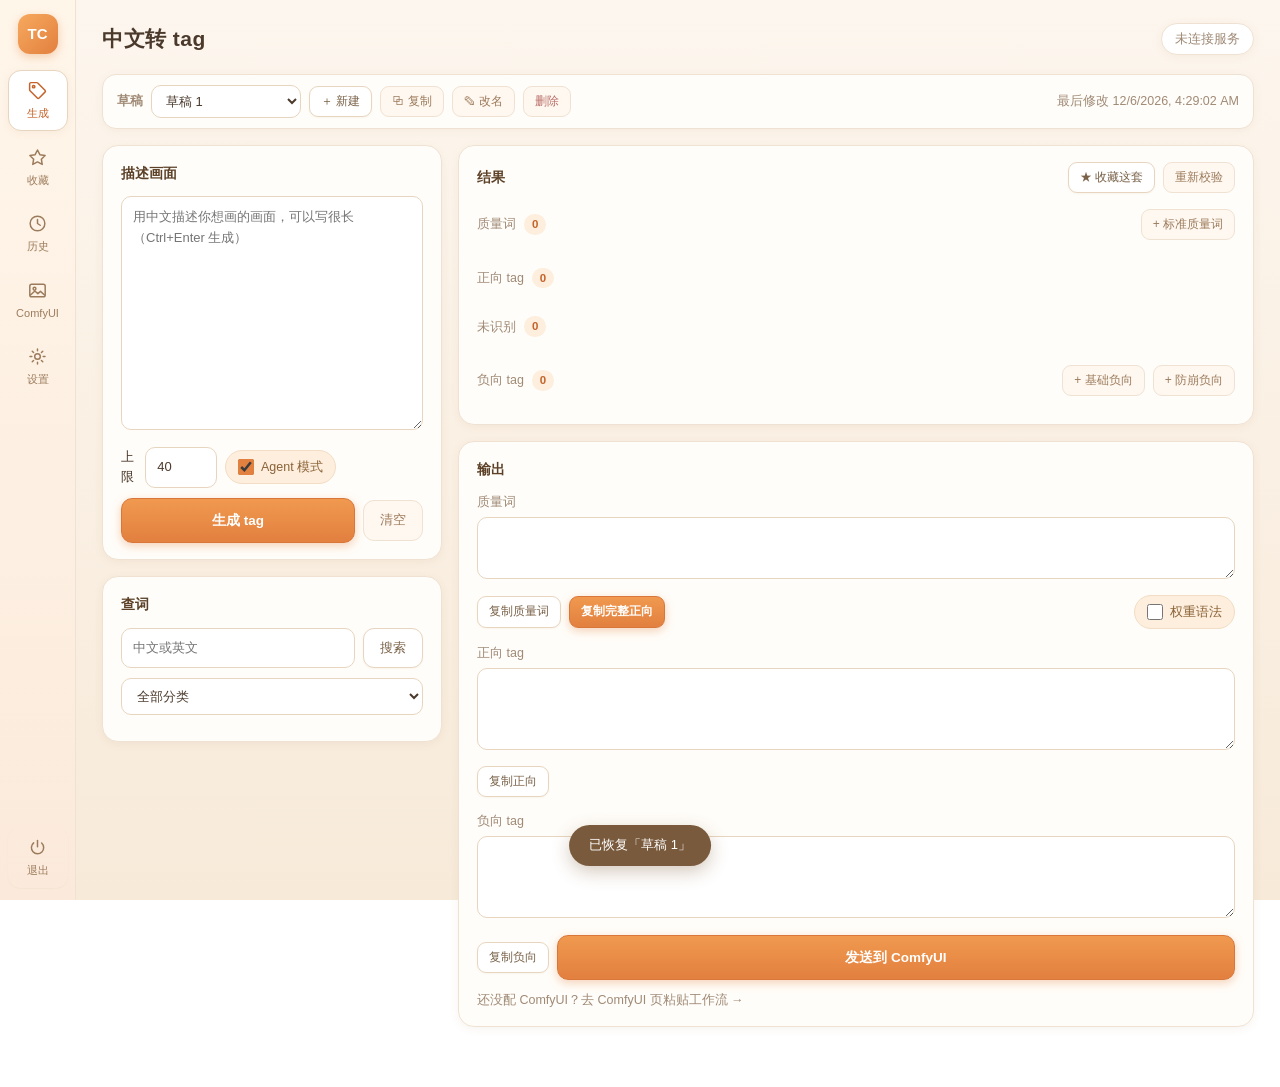
==== index.html @ d6ce0d94 "feat: 智能体进度实时可见；设置改动即保存 问题一：设置容易白填 - 设置页原来的值只有点「保存」才落盘，改完直接切页就丢了 - 改成即改即存：接口地址 / 模型 / Key / 温度 / 智能体" ====
<!DOCTYPE html>
<html lang="zh-CN">
<head>
<meta charset="utf-8">
<meta name="viewport" content="width=device-width, initial-scale=1">
<title>TagCraft · 中文转 tag</title>
<link rel="stylesheet" href="style.css">
</head>
<body>
<div class="shell">
  <div id="sidebar"></div>

  <div class="main">
    <div class="page-head">
      <h1 class="page-title">中文转 tag</h1>
      <span class="head-right">
        <span id="dictStatus" class="pill">词表加载中…</span>
      </span>
    </div>

    <div class="draftbar">
      <span class="dlabel">草稿</span>
      <select id="draftSel" title="切换草稿"></select>
      <button id="btnNewDraft" class="small" title="新建一份空草稿">＋ 新建</button>
      <button id="btnCopyDraft" class="small ghost" title="把当前这份复制一份">⧉ 复制</button>
      <button id="btnRenameDraft" class="small ghost" title="重命名">✎ 改名</button>
      <button id="btnDelDraft" class="small ghost danger" title="删除这份草稿">删除</button>
      <span id="draftHint" class="page-sub"></span>
    </div>

    <div class="layout">
      <!-- 左：输入 + 查词 -->
      <div class="col">
        <div class="card">
          <div class="card-title">描述画面</div>
          <textarea id="inputText" rows="10"
            placeholder="用中文描述你想画的画面，可以写很长（Ctrl+Enter 生成）"></textarea>
          <div class="row">
            <label class="inline">上限
              <input id="maxTags" type="number" min="10" max="80" value="40">
            </label>
            <label class="inline check" title="让模型自己决定查词表，并自我评审重写">
              <input id="useAgent" type="checkbox" checked> Agent 模式
            </label>
          </div>
          <div class="row">
            <button id="btnGenerate" class="primary wide">生成 tag</button>
            <button id="btnClear" class="ghost">清空</button>
          </div>
        </div>

        <div class="card">
          <div class="card-title">查词</div>
          <div class="row" style="margin-top:0">
            <input id="searchInput" type="text" placeholder="中文或英文" style="flex:1;min-width:0">
            <button id="btnSearch">搜索</button>
          </div>
          <div class="row">
            <select id="searchCat">
              <option value="all">全部分类</option>
              <option value="0">常规</option>
              <option value="1">画师</option>
              <option value="3">作品</option>
              <option value="4">角色</option>
              <option value="5">元数据</option>
            </select>
          </div>
          <div id="searchResults" class="list scroll"></div>
        </div>
      </div>

      <!-- 右：结果 -->
      <div class="col">
        <div class="card">
          <div class="card-title">
            结果
            <span class="spacer"></span>
            <button id="btnFav" class="small">★ 收藏这套</button>
            <button id="btnValidate" class="small ghost">重新校验</button>
          </div>
          <div id="genStats" class="stats"></div>
          <div id="progress" class="progress"></div>

          <details id="traceBox" class="fold">
            <summary id="traceSum">智能体工具调用轨迹</summary>
            <div id="trace" class="fold-body"></div>
          </details>

          <details id="reviewBox" class="fold">
            <summary id="reviewSum">自省评审</summary>
            <div id="review" class="fold-body"></div>
          </details>

          <div id="notes" class="notes"></div>

          <div class="group">
            <div class="group-title">
              质量词 <span id="qCount" class="count">0</span>
              <span class="spacer"></span>
              <button id="btnQualityPreset" class="small ghost">+ 标准质量词</button>
            </div>
            <div id="qTags" class="tags"></div>
          </div>

          <div class="group">
            <div class="group-title">正向 tag <span id="posCount" class="count">0</span></div>
            <div id="posTags" class="tags"></div>
          </div>

          <div class="group">
            <div class="group-title">未识别 <span id="unkCount" class="count">0</span></div>
            <div id="unkTags" class="unk-list"></div>
          </div>

          <div class="group">
            <div class="group-title">
              负向 tag <span id="negCount" class="count">0</span>
              <span class="spacer"></span>
              <button id="btnNegBase" class="small ghost">+ 基础负向</button>
              <button id="btnNegAnatomy" class="small ghost">+ 防崩负向</button>
            </div>
            <div id="negTags" class="tags"></div>
          </div>
        </div>

        <div class="card">
          <div class="card-title">输出</div>

          <label>质量词</label>
          <textarea id="outQuality" rows="2" class="mono"></textarea>
          <div class="row">
            <button id="btnCopyQuality" class="small">复制质量词</button>
            <button id="btnCopyAll" class="small primary">复制完整正向</button>
            <label class="inline check" style="margin-left:auto">
              <input id="useWeight" type="checkbox"> 权重语法
            </label>
          </div>

          <label style="margin-top:14px">正向 tag</label>
          <textarea id="outPos" rows="3" class="mono"></textarea>
          <div class="row"><button id="btnCopyPos" class="small">复制正向</button></div>

          <label style="margin-top:14px">负向 tag</label>
          <textarea id="outNeg" rows="3" class="mono"></textarea>
          <div class="row">
            <button id="btnCopyNeg" class="small">复制负向</button>
            <button id="btnSendComfy" class="primary wide">发送到 ComfyUI</button>
          </div>
          <div class="row">
            <a href="/comfy.html" class="page-sub">还没配 ComfyUI？去 ComfyUI 页粘贴工作流 →</a>
          </div>
        </div>
      </div>
    </div>
  </div>
</div>

<script src="common.js"></script>
<script src="app.js"></script>
</body>
</html>
---- style.css ----
/* TagCraft 主题：暖色调 · 温馨感 · 突出按钮 */

:root{
  --bg:#fdf6ee;
  --bg2:#f7ead9;
  --panel:#fffdf9;
  --line:#f0e2d2;
  --line2:#e8d5bf;
  --text:#4b3a2c;
  --dim:#a08a76;
  --accent:#e2803f;
  --accent2:#c4642c;
  --accent-soft:#fdeedd;
  --ok:#7ba05b;
  --bad:#c4554c;
  --shadow:0 2px 10px rgba(150,100,50,.07);
}

*{box-sizing:border-box}
html,body{margin:0;padding:0}
body{
  background:linear-gradient(180deg,var(--bg) 0%,var(--bg2) 100%) fixed;
  color:var(--text);
  font:14px/1.6 -apple-system,BlinkMacSystemFont,"Segoe UI","PingFang SC","Microsoft YaHei",sans-serif;
}

/* ---------------- 框架 ---------------- */
.shell{display:flex;min-height:100vh}
.main{flex:1;min-width:0;padding:22px 26px 60px}
.page-head{display:flex;align-items:center;gap:12px;margin-bottom:18px}
.page-title{margin:0;font-size:21px;font-weight:700;letter-spacing:.5px}
.head-right{margin-left:auto;display:flex;align-items:center;gap:10px}
.pill{
  background:#fff;border:1px solid var(--line);border-radius:999px;
  padding:5px 13px;font-size:12.5px;color:var(--dim);box-shadow:var(--shadow)
}
.page-sub{font-size:12.5px;color:var(--dim);text-decoration:none}
a.page-sub:hover{color:var(--accent)}

/* ---------------- 侧边栏 ---------------- */
.sidebar{
  width:76px;flex:0 0 76px;background:linear-gradient(180deg,#fff6ea,#fbeadb);
  border-right:1px solid var(--line);display:flex;flex-direction:column;
  align-items:center;padding:14px 0 12px;gap:6px;position:sticky;top:0;height:100vh
}
.logo{
  width:40px;height:40px;border-radius:12px;margin-bottom:10px;
  background:linear-gradient(135deg,#f7a95f,#e2803f);color:#fff;
  display:flex;align-items:center;justify-content:center;font-weight:700;font-size:15px;
  box-shadow:0 3px 10px rgba(226,128,63,.35)
}
.nav{
  width:60px;padding:9px 0 7px;border-radius:13px;border:1px solid transparent;background:transparent;
  color:#9c7b5c;display:flex;flex-direction:column;align-items:center;gap:4px;
  font-size:11px;cursor:pointer;text-decoration:none;transition:.15s
}
.nav svg{width:21px;height:21px;fill:none;stroke:currentColor;stroke-width:1.7;
  stroke-linecap:round;stroke-linejoin:round}
.nav:hover{background:#fff3e5;color:var(--accent2)}
.nav.active{background:#fff;color:var(--accent2);border-color:var(--line2);box-shadow:var(--shadow)}
.nav.danger:hover{background:#fdeceb;color:var(--bad)}
.sidebar .spacer{flex:1}

/* ---------------- 布局：左窄右宽，内容长了也不会一边空一边挤 ---------------- */
.layout{display:grid;grid-template-columns:minmax(280px,340px) minmax(0,1fr);gap:16px;align-items:start}
@media (max-width:1080px){.layout{grid-template-columns:minmax(0,1fr)}}
.col{display:flex;flex-direction:column;gap:16px;min-width:0}
.stack{display:flex;flex-direction:column;gap:16px;max-width:880px}
.stack.wide{max-width:min(1560px,100%)}

/* ---------------- 卡片 ---------------- */
.card{
  background:var(--panel);border:1px solid var(--line);border-radius:16px;
  padding:16px 18px;box-shadow:var(--shadow);min-width:0
}
.card-title{
  display:flex;align-items:center;gap:8px;font-weight:700;font-size:14px;
  margin-bottom:12px;color:#5c4128
}
.card-title .spacer{flex:1}
.count{
  background:var(--accent-soft);color:var(--accent2);border-radius:999px;
  padding:1px 8px;font-size:11.5px;font-weight:600
}
.card-title button{font-weight:500}

/* ---------------- 表单 ---------------- */
label{display:block;font-size:12.5px;color:var(--dim);margin-bottom:5px}
input,select,textarea{
  width:100%;padding:9px 11px;border:1px solid var(--line2);border-radius:10px;
  background:#fff;color:var(--text);font:inherit;font-size:13px;outline:none;transition:.15s
}
input:focus,select:focus,textarea:focus{
  border-color:var(--accent);box-shadow:0 0 0 3px rgba(226,128,63,.14)
}
textarea{resize:vertical;line-height:1.65}
.mono{font-family:Consolas,"Courier New",monospace;font-size:12.5px}
.field{margin-bottom:12px}
.grid2{display:grid;grid-template-columns:1fr 1fr;gap:12px}
@media (max-width:640px){.grid2{grid-template-columns:1fr}}
.row{display:flex;align-items:center;gap:8px;flex-wrap:wrap;margin-top:10px}

/* 复选框：之前被 input 的 100% 宽度撑成一大块，这里收回正常尺寸 */
input[type=checkbox],input[type=radio]{
  width:16px;height:16px;min-width:16px;padding:0;margin:0;flex:0 0 16px;
  accent-color:var(--accent);cursor:pointer;border-radius:4px
}
label.inline{display:inline-flex;align-items:center;gap:7px;margin:0;font-size:12.5px;color:var(--text)}
label.check{
  display:inline-flex;align-items:center;gap:7px;padding:6px 12px;margin:0;cursor:pointer;
  background:var(--accent-soft);border:1px solid #f3ddc4;border-radius:999px;
  font-size:12.5px;color:#8a6238;transition:.15s
}
label.check:hover{border-color:var(--accent);background:#fde5cd}

/* ---------------- 按钮：更醒目 ---------------- */
button{
  padding:9px 16px;border:1px solid var(--line2);border-radius:11px;background:#fff;
  color:#7a6249;font:inherit;font-size:13px;cursor:pointer;transition:.15s;
  box-shadow:0 1px 2px rgba(150,100,50,.06)
}
button:hover{border-color:var(--accent);color:var(--accent2);transform:translateY(-1px)}
button:active{transform:translateY(0)}
button:disabled{opacity:.55;cursor:default;transform:none}
button.primary{
  background:linear-gradient(180deg,#f0994f,#e2803f);border-color:#d9773a;color:#fff;font-weight:600;
  box-shadow:0 3px 10px rgba(226,128,63,.35)
}
button.primary:hover{background:linear-gradient(180deg,#f5a763,#e78a4a);color:#fff;
  box-shadow:0 5px 14px rgba(226,128,63,.45)}
button.ghost{background:#fff8f0;border-color:var(--line);color:#9c7b5c;box-shadow:none}
button.ghost:hover{background:#fff;color:var(--accent2)}
button.ghost.danger{color:#b9706a}
button.ghost.danger:hover{border-color:#e6b3ae;background:#fdf2f1;color:var(--bad)}
button.small{padding:5px 11px;font-size:12px;border-radius:9px}
button.wide{flex:1;min-width:120px;padding:11px 18px;font-size:13.5px}

/* ---------------- 草稿箱 ---------------- */
.draftbar{
  display:flex;align-items:center;gap:8px;flex-wrap:wrap;
  background:var(--panel);border:1px solid var(--line);border-radius:14px;
  padding:10px 14px;margin-bottom:16px;box-shadow:var(--shadow)
}
.draftbar .dlabel{font-size:12.5px;color:var(--dim);font-weight:600}
.draftbar select{width:auto;max-width:280px;min-width:150px;padding:7px 10px}
.draftbar #draftHint{margin-left:auto}

/* ---------------- 结果分组 ---------------- */
.group{margin-top:16px}
.group-title{display:flex;align-items:center;gap:8px;font-size:12.5px;color:var(--dim);margin-bottom:8px}
.group-title .spacer{flex:1}
.tags{display:flex;flex-wrap:wrap;gap:6px;max-height:222px;overflow-y:auto;padding:2px}
.tag{
  display:inline-flex;align-items:center;gap:6px;max-width:100%;
  background:#fff8ef;border:1px solid var(--line);border-radius:999px;
  padding:5px 6px 5px 12px;font-size:12.5px;cursor:pointer;user-select:none;transition:.12s
}
.tag:hover{border-color:var(--accent);background:#fff}
.tag .t{font-family:Consolas,monospace;color:#5d4530}
.tag .cn{color:#b39a83;font-size:11.5px}
.tag .w{background:var(--accent-soft);color:var(--accent2);border-radius:999px;padding:0 6px;font-size:11px}
.tag .x{color:#c9b39c;padding:0 5px;font-size:14px;line-height:1}
.tag .x:hover{color:var(--bad)}
.tag.cat1{background:#fff4e8;border-color:#f2d9bd}
.tag.cat3{background:#fdf6e6;border-color:#f0e2bd}
.tag.cat4{background:#fdf1ee;border-color:#f2d6cd}
.tag.cat5{background:#fdf7ec;border-color:#eeddc0}
.tag.dragging{opacity:.4}

/* 未识别：小红框 */
.unk-list{display:flex;flex-wrap:wrap;gap:6px;max-height:126px;overflow-y:auto;padding:2px}
.unk{
  background:#fdeceb;border:1px solid #eec4c0;color:#b4554d;border-radius:9px;
  padding:4px 9px;font-size:12px;font-family:Consolas,monospace;cursor:pointer
}
.unk:hover{background:#fbdcd9}

/* 候选气泡 */
.pop{
  position:fixed;z-index:50;background:#fff;border:1px solid var(--line2);border-radius:13px;
  box-shadow:0 10px 26px rgba(140,90,40,.18);padding:8px;min-width:190px;max-width:320px
}
.pop-head{font-size:12px;color:var(--dim);padding:5px 8px}
.pop button{
  display:block;width:100%;text-align:left;border:none;background:transparent;box-shadow:none;
  padding:7px 9px;font-size:12.5px;border-radius:8px;color:var(--text)
}
.pop button:hover{background:var(--accent-soft);color:var(--accent2);transform:none}
.pop button.del{color:var(--bad)}

/* ---------------- 折叠面板 ---------------- */
.fold{
  border:1px solid var(--line);border-radius:12px;background:#fffaf2;
  margin-bottom:10px;overflow:hidden
}
.fold>summary{
  cursor:pointer;padding:9px 13px;font-size:12.5px;font-weight:600;color:#a3761f;
  list-style:none;display:flex;align-items:center;gap:8px
}
.fold>summary::-webkit-details-marker{display:none}
.fold>summary::before{content:'▸';display:inline-block;transition:.15s;color:var(--accent)}
.fold[open]>summary::before{transform:rotate(90deg)}
.fold-body{padding:0 13px 10px;border-top:1px dashed var(--line)}

.step{
  display:flex;gap:8px;align-items:baseline;flex-wrap:wrap;
  font-size:12.5px;color:#6b5644;padding:6px 0;border-top:1px dashed #f1e5d4
}
.step:first-child{border-top:none}
.step .rnd{
  flex:0 0 18px;height:18px;line-height:18px;text-align:center;border-radius:50%;
  background:var(--accent-soft);color:var(--accent2);font-size:11px
}
.step .tool{font-family:Consolas,monospace;color:#a3761f;font-weight:600}
.step .sum{color:#9c8672}
.step .prob{flex:1 0 100%;color:#8a6d3b;padding-left:26px}
.step.warn{color:var(--bad)}
.step.warn .tool{color:var(--bad)}

/* ---------------- 智能体实时进度 ---------------- */
.progress{
  display:none;margin-bottom:12px;border:1px solid #f0dcc0;border-radius:12px;
  background:#fffbf3;padding:10px 13px
}
.progress.show{display:block}
.progress-head{
  font-size:12.5px;font-weight:600;color:#a3761f;margin-bottom:6px;
  display:flex;align-items:center;gap:7px
}
.pstep{font-size:12.5px;color:#7d6753;padding:3px 0 3px 18px;position:relative}
.pstep::before{
  content:'';position:absolute;left:4px;top:11px;width:6px;height:6px;border-radius:50%;
  background:#e0cdb2
}
.pstep.now{color:var(--accent2);font-weight:600}
.pstep.now::before{background:var(--accent);box-shadow:0 0 0 3px rgba(226,128,63,.18)}
.spin{
  width:12px;height:12px;border-radius:50%;border:2px solid #f0dcc0;
  border-top-color:var(--accent);display:inline-block;animation:spin .8s linear infinite
}
@keyframes spin{to{transform:rotate(360deg)}}

/* ---------------- 统计 / 说明 ---------------- */
.stats{
  display:none;background:#fff5e9;border:1px solid var(--line);border-radius:11px;
  padding:8px 13px;font-size:12.5px;color:#8a6a4a;margin-bottom:12px
}
.stats.show{display:block}
.notes{
  display:none;background:#fdf9f0;border-left:3px solid #e8cfa5;border-radius:8px;
  padding:8px 12px;font-size:12.5px;color:#8a6d3b;margin-bottom:12px;white-space:pre-wrap
}
.notes.show{display:block}

/* ---------------- 查词结果 ---------------- */
.list{display:flex;flex-direction:column;gap:6px;margin-top:10px;min-width:0}
.list.scroll{max-height:300px;overflow-y:auto}
.item{
  display:flex;align-items:center;gap:8px;padding:7px 10px;border:1px solid var(--line);
  border-radius:10px;background:#fffcf7;font-size:12.5px;min-width:0
}
.item .name{font-family:Consolas,monospace;color:#5d4530;flex:0 1 auto;
  overflow:hidden;text-overflow:ellipsis;white-space:nowrap}
.item .cn{color:#b39a83;font-size:11.5px;min-width:0;overflow:hidden;text-overflow:ellipsis;
  white-space:nowrap}
.item .meta{margin-left:auto;color:#c2ab95;font-size:11px;flex:0 0 auto}
.item .acts{display:flex;gap:4px;flex:0 0 auto}
.item:hover{border-color:var(--accent);background:#fff}
.empty{color:var(--dim);font-size:13px;padding:14px 2px}

/* ---------------- 历史 / 收藏 ---------------- */
.hcard{
  border:1px solid var(--line);border-radius:13px;background:#fffcf7;
  padding:11px 13px;margin-bottom:10px
}
.hcard:hover{border-color:var(--line2)}
.htop{display:flex;align-items:center;gap:8px;flex-wrap:wrap}
.htime{font-size:11.5px;color:#c2ab95}
.ftitle{font-weight:600;font-size:13.5px;color:#6b4a2c}
.htext{font-size:12.5px;color:#7d6753;margin:7px 0 5px;white-space:pre-wrap;word-break:break-word}
.htags{font-family:Consolas,monospace;font-size:11.5px;color:var(--dim);
  line-height:1.7;word-break:break-word}

/* ---------------- 收藏页：宽屏多列，卡片铺满 ---------------- */
.fgrid{display:grid;grid-template-columns:repeat(auto-fill,minmax(430px,1fr));gap:12px;margin-top:0}
@media (max-width:960px){.fgrid{grid-template-columns:1fr}}
.fcard{
  border:1px solid var(--line);border-radius:14px;background:#fffcf7;
  padding:13px 15px;display:flex;flex-direction:column;gap:9px;min-width:0
}
.fcard:hover{border-color:var(--line2);background:#fff}
.fhead{display:flex;align-items:center;gap:9px;flex-wrap:wrap;min-width:0}
.fhead .spacer,.frow .spacer{flex:1}
.fmeta{font-size:11.5px;color:var(--accent2);background:var(--accent-soft);
  border-radius:999px;padding:2px 9px;white-space:nowrap}
.fmeta-row{display:flex;gap:6px;flex-wrap:wrap}

/* 默认收起：描述与 tag 文本要点开才看得见 */
.fbox{border:1px solid var(--line);border-radius:11px;background:#fffaf2;overflow:hidden}
.fbox>summary{
  cursor:pointer;padding:7px 11px;font-size:12.5px;font-weight:600;color:#a3761f;
  list-style:none;display:flex;align-items:center;gap:7px
}
.fbox>summary::-webkit-details-marker{display:none}
.fbox>summary::before{content:'▸';display:inline-block;transition:.15s;color:var(--accent)}
.fbox[open]>summary::before{transform:rotate(90deg)}
.fbody{padding:2px 12px 11px;border-top:1px dashed var(--line);
  display:flex;flex-direction:column;gap:2px}
.flabel{font-size:11.5px;color:var(--dim);margin-top:7px}
.ftext{font-size:12.5px;color:#7d6753;white-space:pre-wrap;word-break:break-word;line-height:1.6}
.ftags{font-family:Consolas,monospace;font-size:11.5px;color:#8b7660;
  line-height:1.75;word-break:break-word}
.frow{display:flex;align-items:center;gap:8px;flex-wrap:wrap;margin-top:auto;padding-top:2px}

/* ---------------- 使用步骤 ---------------- */
.howto{margin:0;padding-left:20px;color:#6b5644;font-size:13px;line-height:1.95}
.howto b{color:var(--accent2)}

/* ---------------- toast ---------------- */
.toast{
  position:fixed;left:50%;bottom:34px;transform:translateX(-50%) translateY(12px);
  background:#7a5a3c;color:#fff;padding:10px 20px;border-radius:999px;font-size:13px;
  box-shadow:0 6px 18px rgba(120,80,40,.3);
  opacity:0;transition:.25s;pointer-events:none;z-index:99;max-width:80vw;text-align:center
}
.toast.show{opacity:1;transform:translateX(-50%) translateY(0)}
.toast.bad{background:var(--bad)}
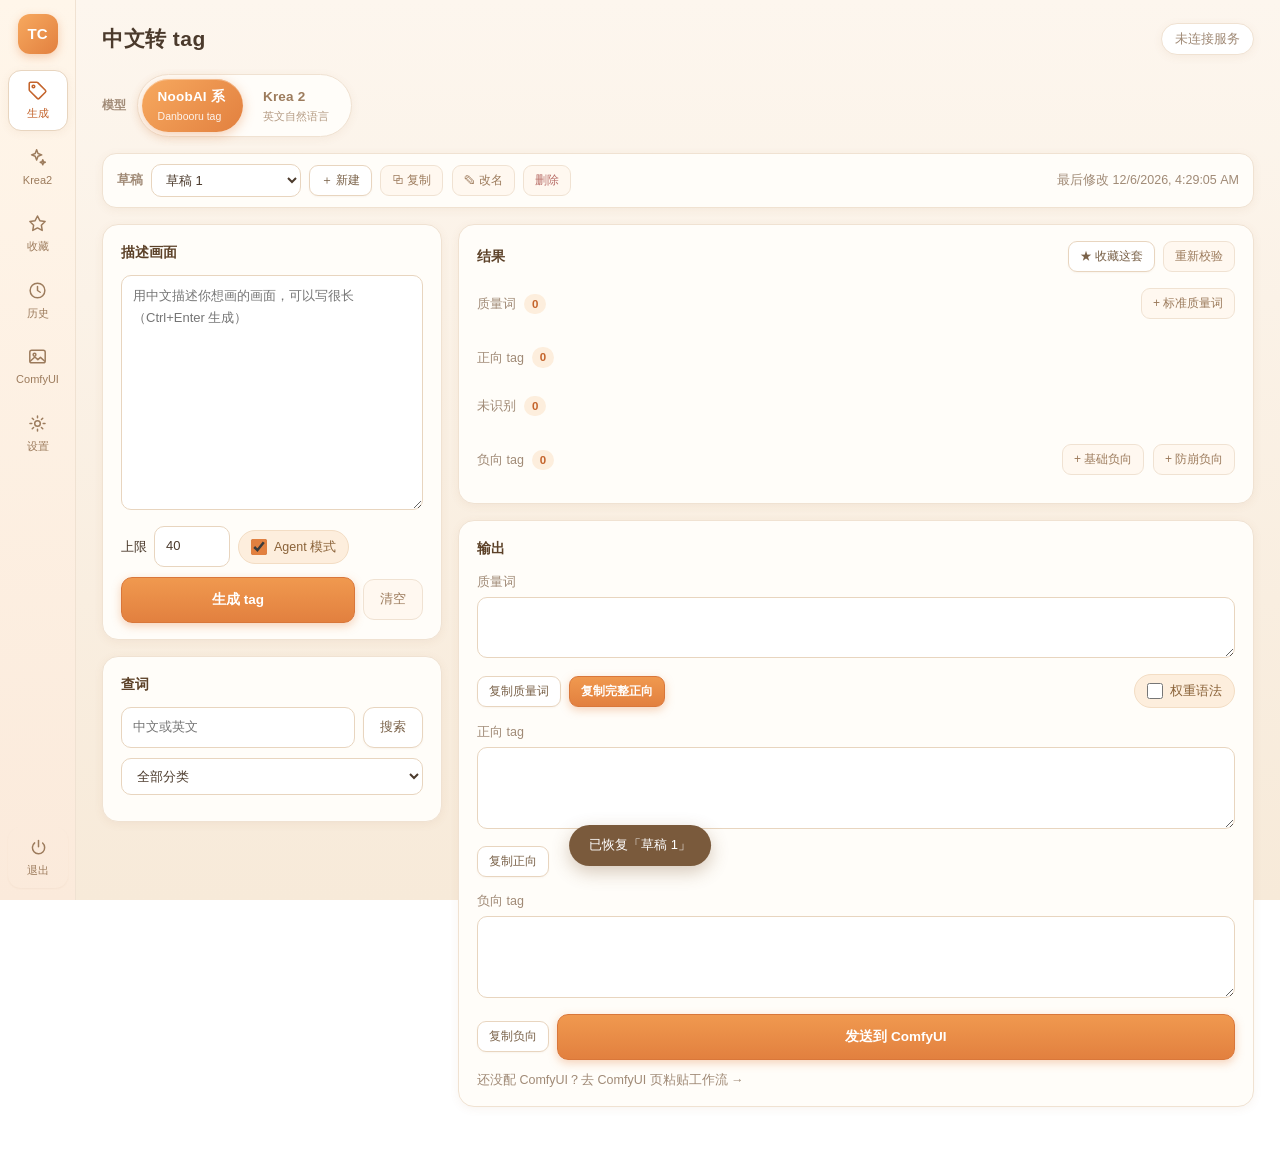
==== commit 1a137233: "feat: 新增 Krea2 英文自然语言模式，生成页可切换模型 - 生成页顶部新增模型切换器：NoobAI 系（Danbooru tag）/ Krea 2（英文自然语言） - 新增 krea.htm" ====
--- a/index.html
+++ b/index.html
@@ -17,6 +17,8 @@
         <span id="dictStatus" class="pill">词表加载中…</span>
       </span>
     </div>
+
+    <div id="modelSwitch" class="model-switch"></div>
 
     <div class="draftbar">
       <span class="dlabel">草稿</span>
--- a/style.css
+++ b/style.css
@@ -57,6 +57,9 @@
 .nav svg{width:21px;height:21px;fill:none;stroke:currentColor;stroke-width:1.7;
   stroke-linecap:round;stroke-linejoin:round}
 .nav:hover{background:#fff3e5;color:var(--accent2)}
+.nav svg{transition:transform .22s cubic-bezier(.2,.8,.3,1)}
+.nav:hover svg{transform:translateY(-1px) scale(1.07)}
+.nav.active svg{transform:scale(1.05)}
 .nav.active{background:#fff;color:var(--accent2);border-color:var(--line2);box-shadow:var(--shadow)}
 .nav.danger:hover{background:#fdeceb;color:var(--bad)}
 .sidebar .spacer{flex:1}
@@ -105,7 +108,9 @@
   width:16px;height:16px;min-width:16px;padding:0;margin:0;flex:0 0 16px;
   accent-color:var(--accent);cursor:pointer;border-radius:4px
 }
-label.inline{display:inline-flex;align-items:center;gap:7px;margin:0;font-size:12.5px;color:var(--text)}
+label.inline{display:inline-flex;align-items:center;gap:7px;margin:0;font-size:12.5px;color:var(--text);white-space:nowrap}
+/* 数字框在行内标签里不要被 100% 宽撑爆（否则「上限」会竖着断行） */
+label.inline input[type=number]{width:76px;flex:0 0 76px}
 label.check{
   display:inline-flex;align-items:center;gap:7px;padding:6px 12px;margin:0;cursor:pointer;
   background:var(--accent-soft);border:1px solid #f3ddc4;border-radius:999px;
@@ -116,24 +121,92 @@
 /* ---------------- 按钮：更醒目 ---------------- */
 button{
   padding:9px 16px;border:1px solid var(--line2);border-radius:11px;background:#fff;
-  color:#7a6249;font:inherit;font-size:13px;cursor:pointer;transition:.15s;
+  color:#7a6249;font:inherit;font-size:13px;cursor:pointer;
+  position:relative;overflow:hidden;will-change:transform;
+  transition:transform .18s cubic-bezier(.2,.8,.3,1),box-shadow .18s ease,
+             background .18s ease,border-color .18s ease,color .18s ease;
   box-shadow:0 1px 2px rgba(150,100,50,.06)
 }
 button:hover{border-color:var(--accent);color:var(--accent2);transform:translateY(-1px)}
-button:active{transform:translateY(0)}
+button:active{transform:translateY(1px) scale(.985);box-shadow:0 1px 2px rgba(150,100,50,.06)}
+button:focus-visible{outline:none;box-shadow:0 0 0 3px rgba(226,128,63,.25),0 1px 2px rgba(150,100,50,.06)}
 button:disabled{opacity:.55;cursor:default;transform:none}
 button.primary{
   background:linear-gradient(180deg,#f0994f,#e2803f);border-color:#d9773a;color:#fff;font-weight:600;
   box-shadow:0 3px 10px rgba(226,128,63,.35)
 }
+/* 主按钮悬浮时一道柔光扫过（纯装饰，不挡点击） */
+button.primary::after{
+  content:'';position:absolute;inset:0;pointer-events:none;
+  background:linear-gradient(115deg,transparent 30%,rgba(255,255,255,.5) 48%,transparent 64%);
+  transform:translateX(-130%);transition:transform .6s ease
+}
+button.primary:hover::after{transform:translateX(130%)}
 button.primary:hover{background:linear-gradient(180deg,#f5a763,#e78a4a);color:#fff;
-  box-shadow:0 5px 14px rgba(226,128,63,.45)}
+  box-shadow:0 6px 16px rgba(226,128,63,.45);transform:translateY(-2px)}
+button.primary:active{transform:translateY(1px) scale(.985)}
+/* 生成中：主按钮轻轻呼吸，表示"还在跑" */
+button.primary:disabled{animation:busyPulse 1.5s ease-in-out infinite}
+@keyframes busyPulse{
+  0%,100%{box-shadow:0 3px 10px rgba(226,128,63,.3)}
+  50%{box-shadow:0 3px 18px rgba(226,128,63,.6)}
+}
 button.ghost{background:#fff8f0;border-color:var(--line);color:#9c7b5c;box-shadow:none}
 button.ghost:hover{background:#fff;color:var(--accent2)}
 button.ghost.danger{color:#b9706a}
 button.ghost.danger:hover{border-color:#e6b3ae;background:#fdf2f1;color:var(--bad)}
 button.small{padding:5px 11px;font-size:12px;border-radius:9px}
 button.wide{flex:1;min-width:120px;padding:11px 18px;font-size:13.5px}
+
+/* 点击波纹（common.js 动态插入 .ripple 后自动移除） */
+.ripple{
+  position:absolute;border-radius:50%;pointer-events:none;
+  background:radial-gradient(circle,rgba(226,128,63,.35),rgba(226,128,63,.12) 55%,transparent 70%);
+  transform:scale(0);animation:rippleOut .58s ease-out forwards
+}
+button.primary .ripple{
+  background:radial-gradient(circle,rgba(255,255,255,.6),rgba(255,255,255,.2) 55%,transparent 70%)
+}
+@keyframes rippleOut{to{transform:scale(1);opacity:0}}
+
+/* ---------------- 模型切换器 ---------------- */
+.model-switch{margin-bottom:16px}
+.mswitch-row{display:flex;align-items:center;gap:10px;flex-wrap:wrap}
+.mswitch-cap{font-size:12px;font-weight:600;color:var(--dim);letter-spacing:.3px}
+.mswitch{
+  display:inline-flex;gap:4px;padding:4px;border:1px solid var(--line);
+  border-radius:999px;background:var(--panel);box-shadow:var(--shadow)
+}
+.mswitch-item{
+  display:flex;flex-direction:column;align-items:flex-start;gap:1px;
+  padding:7px 18px 7px 16px;border-radius:999px;text-decoration:none;
+  color:#9c7b5c;transition:background .22s ease,color .22s ease,transform .22s ease,
+             box-shadow .22s ease;position:relative;overflow:hidden
+}
+.mswitch-item .mswitch-name{font-size:13.5px;font-weight:700;letter-spacing:.2px}
+.mswitch-item .mswitch-sub{font-size:10.5px;opacity:.75}
+.mswitch-item:hover{background:#fff4e5;color:var(--accent2);transform:translateY(-1px)}
+.mswitch-item.active{
+  background:linear-gradient(135deg,#f7a95f,#e2803f);color:#fff;
+  box-shadow:0 3px 12px rgba(226,128,63,.38)
+}
+.mswitch-item.active .mswitch-sub{opacity:.9}
+.mswitch-item.active::after{
+  content:'';position:absolute;inset:0;border-radius:inherit;
+  box-shadow:inset 0 1px 0 rgba(255,255,255,.35)
+}
+
+/* ---------------- Krea 2 页面 ---------------- */
+.hint-line{font-size:12px;color:var(--dim);margin-top:10px;line-height:1.6}
+.hint-line b{color:var(--accent2);font-weight:600}
+#outPrompt{font-size:13px;line-height:1.8;min-height:150px}
+.prompt-count{font-size:12px;color:var(--dim)}
+.prompt-count b{color:var(--accent2)}
+.warn-line{
+  background:#fff3e2;border:1px solid #f0d8b8;color:#a3761f;border-radius:10px;
+  padding:7px 11px;font-size:12.5px;margin-bottom:10px;display:none
+}
+.warn-line.show{display:block}
 
 /* ---------------- 草稿箱 ---------------- */
 .draftbar{
@@ -240,6 +313,26 @@
 }
 @keyframes spin{to{transform:rotate(360deg)}}
 
+/* 进度条 */
+.pbar{height:10px;border-radius:999px;background:#f3e6d4;overflow:hidden;margin-top:2px}
+.pbar-fill{
+  height:100%;border-radius:999px;position:relative;overflow:hidden;
+  background:linear-gradient(90deg,#f4b878,#e2803f);
+  transition:width .5s cubic-bezier(.3,.8,.4,1)
+}
+.pbar-fill::after{
+  content:'';position:absolute;inset:0;
+  background:linear-gradient(90deg,transparent,rgba(255,255,255,.5),transparent);
+  animation:sweep 1.3s linear infinite
+}
+.pbar.done .pbar-fill{background:linear-gradient(90deg,#9fc47f,#7ba05b)}
+.pbar.done .pbar-fill::after{animation:none;opacity:0}
+.pmsg{
+  font-size:12.5px;color:#8a6a4a;margin-top:7px;
+  white-space:nowrap;overflow:hidden;text-overflow:ellipsis
+}
+@keyframes sweep{from{transform:translateX(-100%)}to{transform:translateX(100%)}}
+
 /* ---------------- 统计 / 说明 ---------------- */
 .stats{
   display:none;background:#fff5e9;border:1px solid var(--line);border-radius:11px;
@@ -325,3 +418,18 @@
 }
 .toast.show{opacity:1;transform:translateX(-50%) translateY(0)}
 .toast.bad{background:var(--bad)}
+
+/* ---------------- 动效：系统要求减少动态时全部关掉 ---------------- */
+@media (prefers-reduced-motion: reduce){
+  *,*::before,*::after{
+    animation-duration:.001ms !important;
+    animation-iteration-count:1 !important;
+    transition-duration:.001ms !important;
+    scroll-behavior:auto !important
+  }
+  button:hover,button:active,.mswitch-item:hover,.mswitch-item.active,
+  .nav:hover svg,.nav.active svg{transform:none}
+  button.primary::after{display:none}
+  .ripple{display:none}
+}
+
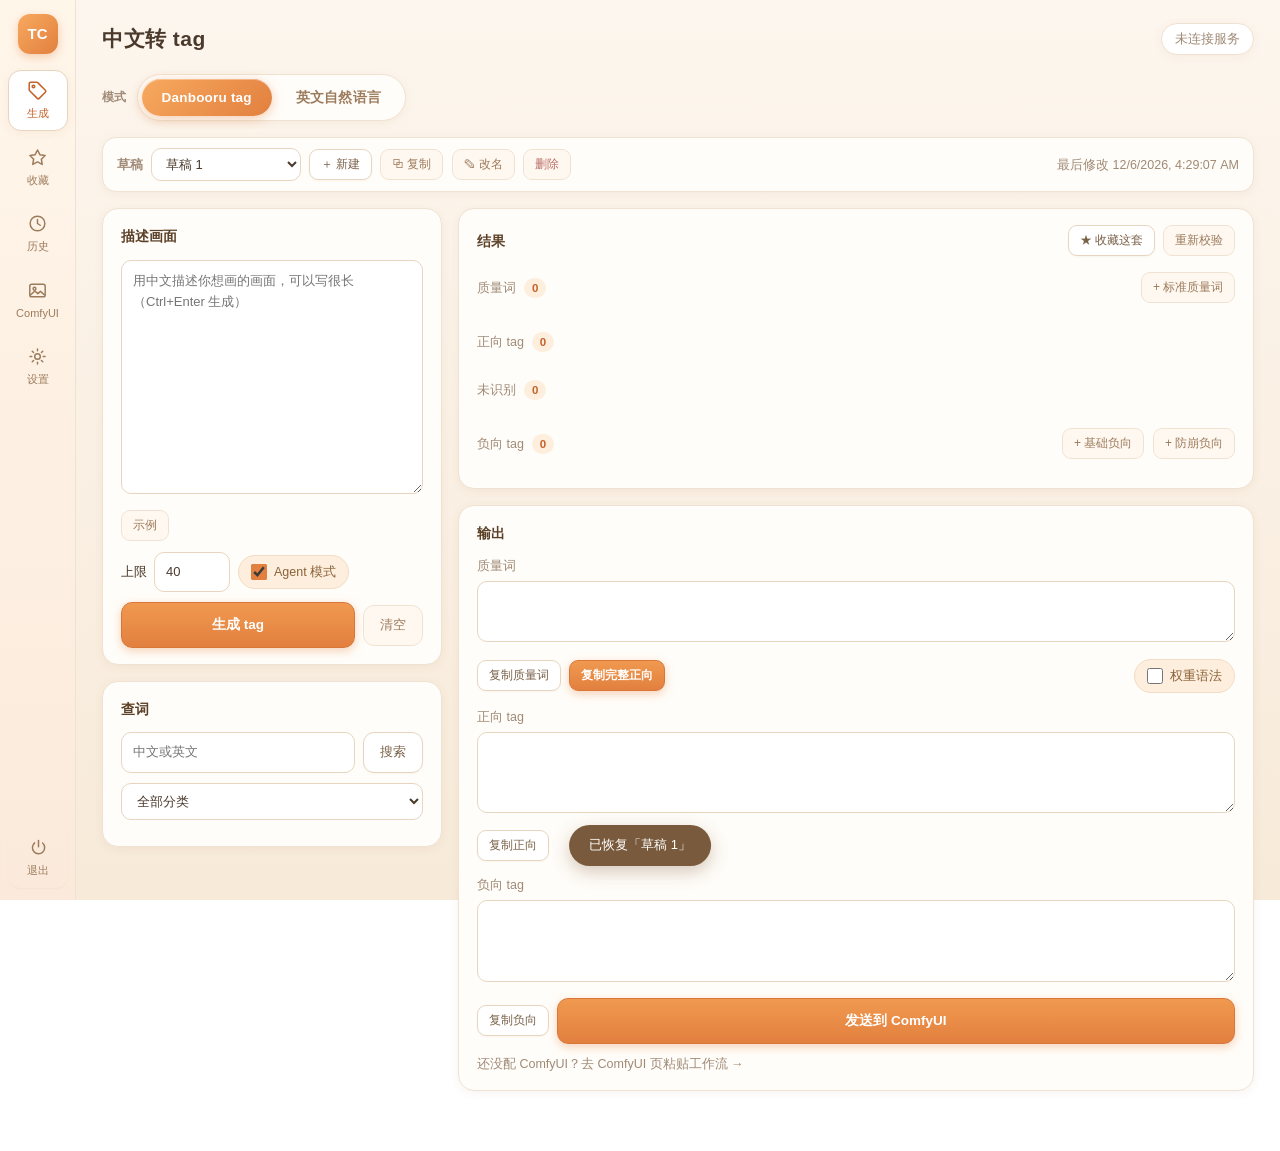
==== commit 6d908254: "feat: 示例提示、历史统计条与收藏导出 - 生成页 / Krea2 页输入框下新增「示例」按钮：随机弹 4 条中文描述，点选直接填入 - 历史记录补充统计字段（模式、未识别率、自省分、耗时），历史" ====
--- a/index.html
+++ b/index.html
@@ -37,6 +37,9 @@
           <div class="card-title">描述画面</div>
           <textarea id="inputText" rows="10"
             placeholder="用中文描述你想画的画面，可以写很长（Ctrl+Enter 生成）"></textarea>
+          <div class="row">
+            <button id="btnExample" class="small ghost" title="随机挑几条中文示例，点一条填入">示例</button>
+          </div>
           <div class="row">
             <label class="inline">上限
               <input id="maxTags" type="number" min="10" max="80" value="40">
--- a/style.css
+++ b/style.css
@@ -169,7 +169,7 @@
 }
 @keyframes rippleOut{to{transform:scale(1);opacity:0}}
 
-/* ---------------- 模型切换器 ---------------- */
+/* ---------------- 模式切换器 ---------------- */
 .model-switch{margin-bottom:16px}
 .mswitch-row{display:flex;align-items:center;gap:10px;flex-wrap:wrap}
 .mswitch-cap{font-size:12px;font-weight:600;color:var(--dim);letter-spacing:.3px}
@@ -178,19 +178,17 @@
   border-radius:999px;background:var(--panel);box-shadow:var(--shadow)
 }
 .mswitch-item{
-  display:flex;flex-direction:column;align-items:flex-start;gap:1px;
-  padding:7px 18px 7px 16px;border-radius:999px;text-decoration:none;
+  display:flex;align-items:center;justify-content:center;
+  padding:8px 20px;border-radius:999px;text-decoration:none;
   color:#9c7b5c;transition:background .22s ease,color .22s ease,transform .22s ease,
              box-shadow .22s ease;position:relative;overflow:hidden
 }
 .mswitch-item .mswitch-name{font-size:13.5px;font-weight:700;letter-spacing:.2px}
-.mswitch-item .mswitch-sub{font-size:10.5px;opacity:.75}
 .mswitch-item:hover{background:#fff4e5;color:var(--accent2);transform:translateY(-1px)}
 .mswitch-item.active{
   background:linear-gradient(135deg,#f7a95f,#e2803f);color:#fff;
   box-shadow:0 3px 12px rgba(226,128,63,.38)
 }
-.mswitch-item.active .mswitch-sub{opacity:.9}
 .mswitch-item.active::after{
   content:'';position:absolute;inset:0;border-radius:inherit;
   box-shadow:inset 0 1px 0 rgba(255,255,255,.35)
@@ -260,6 +258,8 @@
 }
 .pop button:hover{background:var(--accent-soft);color:var(--accent2);transform:none}
 .pop button.del{color:var(--bad)}
+.example-pop{width:min(460px,calc(100vw - 24px));max-width:460px;max-height:min(60vh,520px);overflow-y:auto}
+.example-pop button{white-space:normal;line-height:1.55;text-align:left}
 
 /* ---------------- 折叠面板 ---------------- */
 .fold{
@@ -362,6 +362,14 @@
 .empty{color:var(--dim);font-size:13px;padding:14px 2px}
 
 /* ---------------- 历史 / 收藏 ---------------- */
+.hstats{display:flex;flex-wrap:wrap;gap:8px;max-width:900px;margin-bottom:14px}
+.hstats[hidden]{display:none}
+.hstat{
+  display:inline-flex;align-items:center;gap:6px;background:var(--panel);
+  border:1px solid var(--line);border-radius:999px;padding:6px 13px;
+  box-shadow:var(--shadow);font-size:12px;color:var(--dim)
+}
+.hstat b{color:var(--text);font-size:12.5px;font-weight:700}
 .hcard{
   border:1px solid var(--line);border-radius:13px;background:#fffcf7;
   padding:11px 13px;margin-bottom:10px
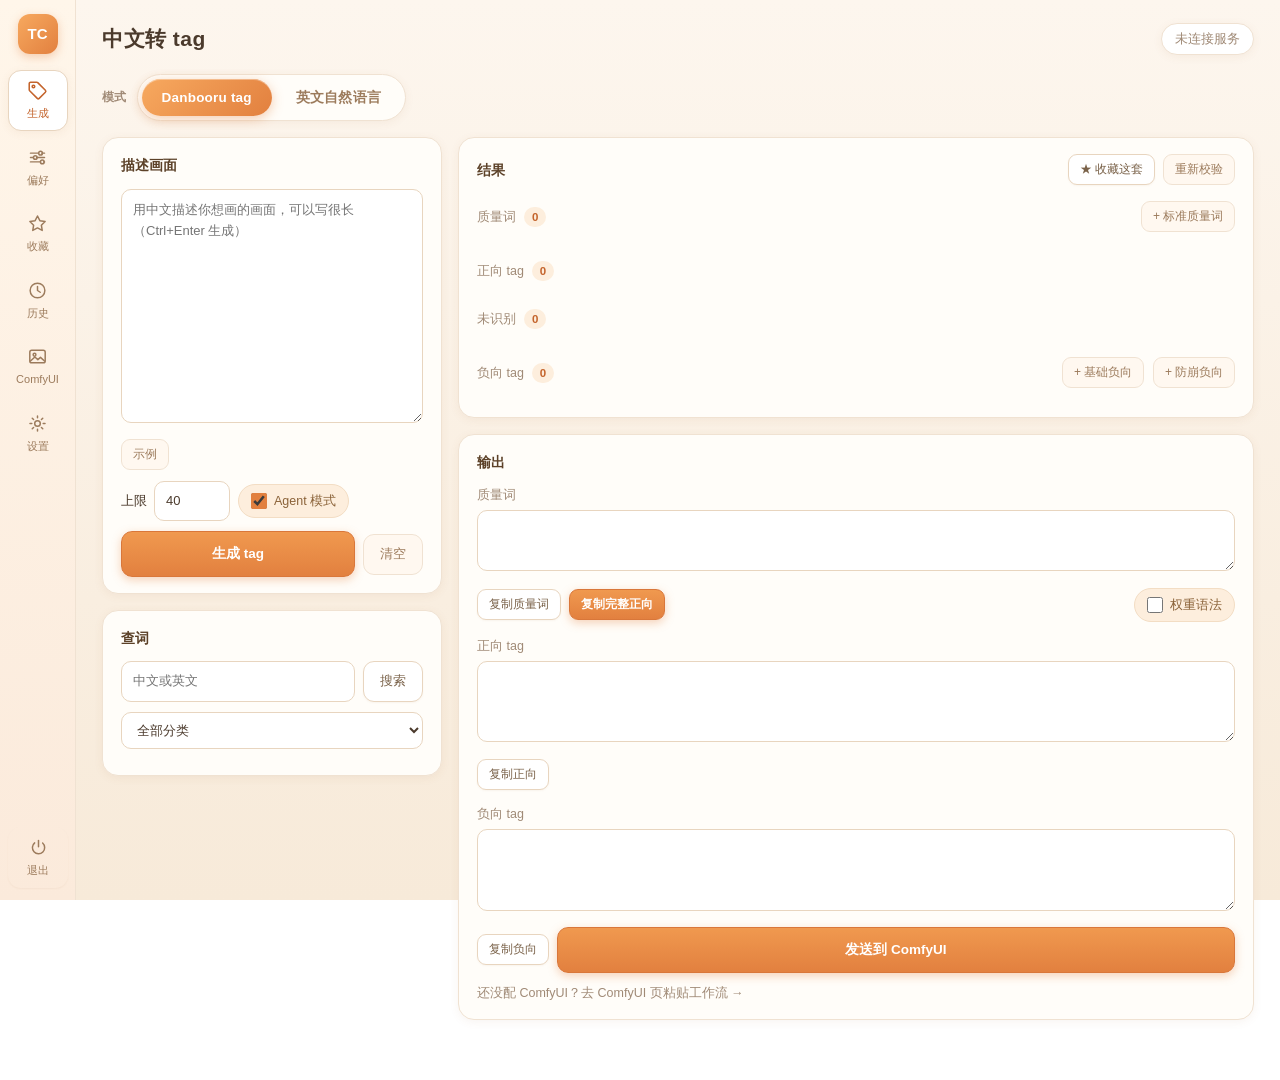
==== commit 282a911b: "feat: 偏好/规划/分页/单份恢复/检查点" ====
--- a/index.html
+++ b/index.html
@@ -19,16 +19,6 @@
     </div>
 
     <div id="modelSwitch" class="model-switch"></div>
-
-    <div class="draftbar">
-      <span class="dlabel">草稿</span>
-      <select id="draftSel" title="切换草稿"></select>
-      <button id="btnNewDraft" class="small" title="新建一份空草稿">＋ 新建</button>
-      <button id="btnCopyDraft" class="small ghost" title="把当前这份复制一份">⧉ 复制</button>
-      <button id="btnRenameDraft" class="small ghost" title="重命名">✎ 改名</button>
-      <button id="btnDelDraft" class="small ghost danger" title="删除这份草稿">删除</button>
-      <span id="draftHint" class="page-sub"></span>
-    </div>
 
     <div class="layout">
       <!-- 左：输入 + 查词 -->
@@ -85,6 +75,11 @@
           </div>
           <div id="genStats" class="stats"></div>
           <div id="progress" class="progress"></div>
+
+          <details id="planBox" class="fold" open>
+            <summary id="planSum">画面规划</summary>
+            <div id="plan" class="fold-body"></div>
+          </details>
 
           <details id="traceBox" class="fold">
             <summary id="traceSum">智能体工具调用轨迹</summary>
--- a/style.css
+++ b/style.css
@@ -206,16 +206,6 @@
 }
 .warn-line.show{display:block}
 
-/* ---------------- 草稿箱 ---------------- */
-.draftbar{
-  display:flex;align-items:center;gap:8px;flex-wrap:wrap;
-  background:var(--panel);border:1px solid var(--line);border-radius:14px;
-  padding:10px 14px;margin-bottom:16px;box-shadow:var(--shadow)
-}
-.draftbar .dlabel{font-size:12.5px;color:var(--dim);font-weight:600}
-.draftbar select{width:auto;max-width:280px;min-width:150px;padding:7px 10px}
-.draftbar #draftHint{margin-left:auto}
-
 /* ---------------- 结果分组 ---------------- */
 .group{margin-top:16px}
 .group-title{display:flex;align-items:center;gap:8px;font-size:12.5px;color:var(--dim);margin-bottom:8px}
@@ -286,6 +276,10 @@
 }
 .step .tool{font-family:Consolas,monospace;color:#a3761f;font-weight:600}
 .step .sum{color:#9c8672}
+.step .pick{
+  background:#eef5e6;color:#5c7f3f;border:1px solid #dbe8cc;border-radius:999px;
+  padding:0 7px;font-size:11px;line-height:1.6;font-weight:600
+}
 .step .prob{flex:1 0 100%;color:#8a6d3b;padding-left:26px}
 .step.warn{color:var(--bad)}
 .step.warn .tool{color:var(--bad)}
@@ -331,6 +325,9 @@
   font-size:12.5px;color:#8a6a4a;margin-top:7px;
   white-space:nowrap;overflow:hidden;text-overflow:ellipsis
 }
+/* 「上次运行被中断」时的重试行 */
+.retry-row{display:flex;align-items:center;gap:8px;margin-top:8px;font-size:12.5px;color:#8a6a4a}
+.retry-row span{white-space:nowrap;overflow:hidden;text-overflow:ellipsis}
 @keyframes sweep{from{transform:translateX(-100%)}to{transform:translateX(100%)}}
 
 /* ---------------- 统计 / 说明 ---------------- */
@@ -381,6 +378,11 @@
 .htext{font-size:12.5px;color:#7d6753;margin:7px 0 5px;white-space:pre-wrap;word-break:break-word}
 .htags{font-family:Consolas,monospace;font-size:11.5px;color:var(--dim);
   line-height:1.7;word-break:break-word}
+
+/* ---------------- 列表分页（历史 / 收藏） ---------------- */
+.pager{display:flex;align-items:center;gap:10px;margin-top:14px}
+.pager[hidden]{display:none}
+.pager-info{font-size:12.5px;color:var(--dim)}
 
 /* ---------------- 收藏页：宽屏多列，卡片铺满 ---------------- */
 .fgrid{display:grid;grid-template-columns:repeat(auto-fill,minmax(430px,1fr));gap:12px;margin-top:0}
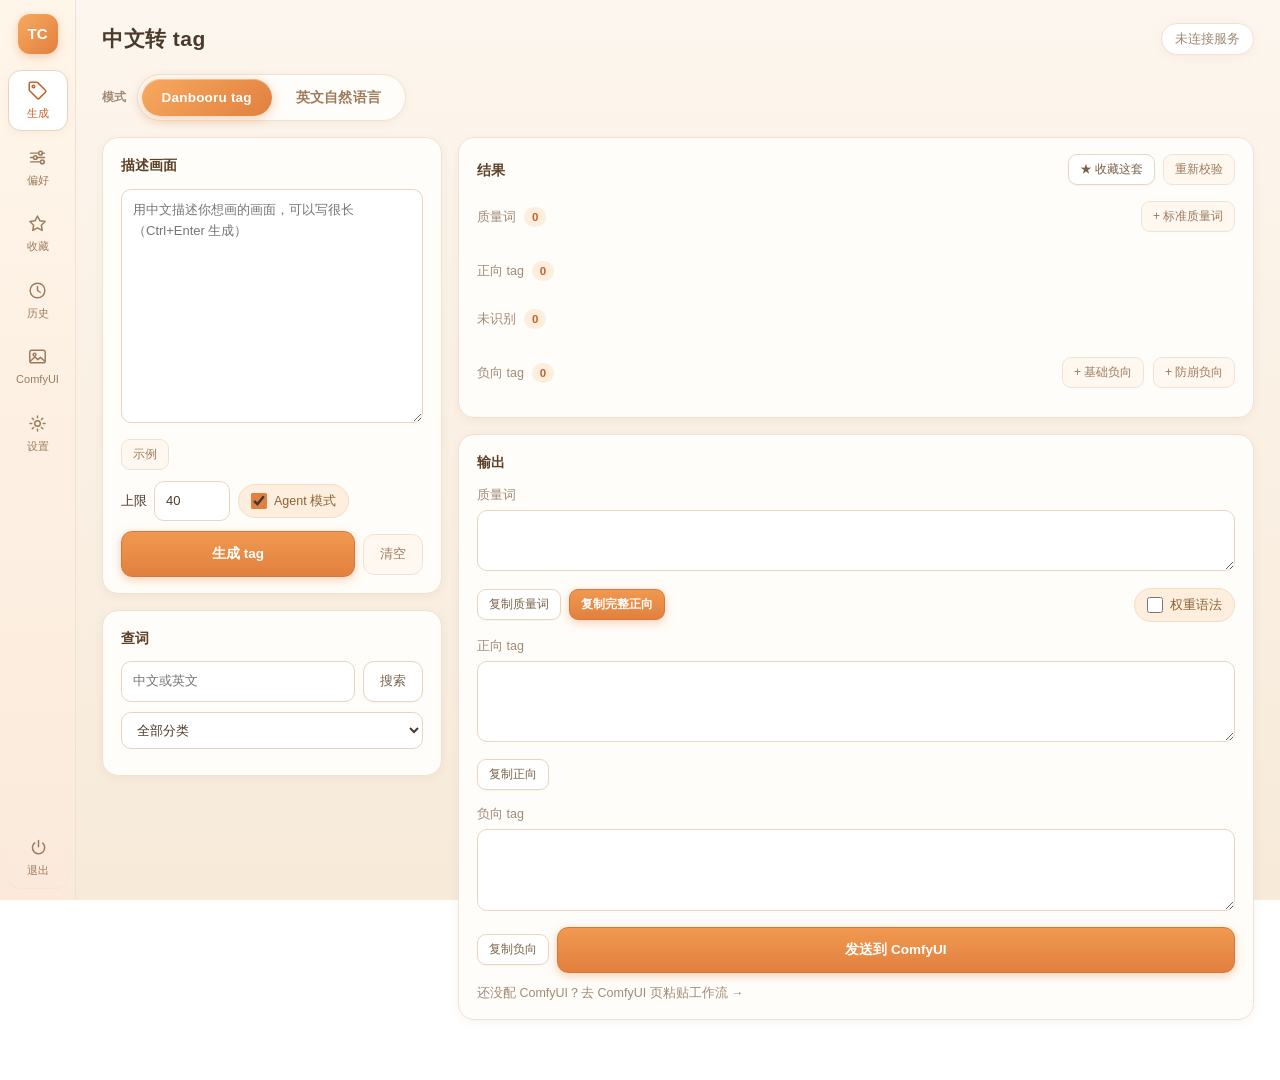
==== commit 481e288e: "feat: 预查可见复用与负向/排序/冲突/概念/评审修正" ====
--- a/index.html
+++ b/index.html
@@ -107,6 +107,11 @@
             <div id="posTags" class="tags"></div>
           </div>
 
+          <div class="group" id="candGroup" hidden>
+            <div class="group-title">候选补充 <span id="candCount" class="count">0</span></div>
+            <div id="candTags" class="unk-list"></div>
+          </div>
+
           <div class="group">
             <div class="group-title">未识别 <span id="unkCount" class="count">0</span></div>
             <div id="unkTags" class="unk-list"></div>
@@ -115,6 +120,7 @@
           <div class="group">
             <div class="group-title">
               负向 tag <span id="negCount" class="count">0</span>
+              <span id="negRemoved" class="group-note"></span>
               <span class="spacer"></span>
               <button id="btnNegBase" class="small ghost">+ 基础负向</button>
               <button id="btnNegAnatomy" class="small ghost">+ 防崩负向</button>
--- a/style.css
+++ b/style.css
@@ -210,6 +210,9 @@
 .group{margin-top:16px}
 .group-title{display:flex;align-items:center;gap:8px;font-size:12.5px;color:var(--dim);margin-bottom:8px}
 .group-title .spacer{flex:1}
+/* 组标题旁的一行小提示（例：已移除 N 个无效负向） */
+.group-note{font-size:11.5px;color:#b07a2a;background:#fff3e2;border-radius:999px;padding:1px 8px}
+.group-note:empty{display:none}
 .tags{display:flex;flex-wrap:wrap;gap:6px;max-height:222px;overflow-y:auto;padding:2px}
 .tag{
   display:inline-flex;align-items:center;gap:6px;max-width:100%;
@@ -236,6 +239,13 @@
 }
 .unk:hover{background:#fbdcd9}
 
+/* 候选补充：白名单外、但词表里确实存在的新词，点一下就进正向 */
+.cand{
+  background:#eef7ee;border:1px solid #c9e2c9;color:#3f7a45;border-radius:9px;
+  padding:4px 9px;font-size:12px;font-family:Consolas,monospace;cursor:pointer
+}
+.cand:hover{background:#dff0df}
+
 /* 候选气泡 */
 .pop{
   position:fixed;z-index:50;background:#fff;border:1px solid var(--line2);border-radius:13px;
@@ -281,6 +291,7 @@
   padding:0 7px;font-size:11px;line-height:1.6;font-weight:600
 }
 .step .prob{flex:1 0 100%;color:#8a6d3b;padding-left:26px}
+.step .dims{flex:1 0 100%;color:#9a8a76;font-size:11.5px;padding-left:26px;letter-spacing:.02em}
 .step.warn{color:var(--bad)}
 .step.warn .tool{color:var(--bad)}
 
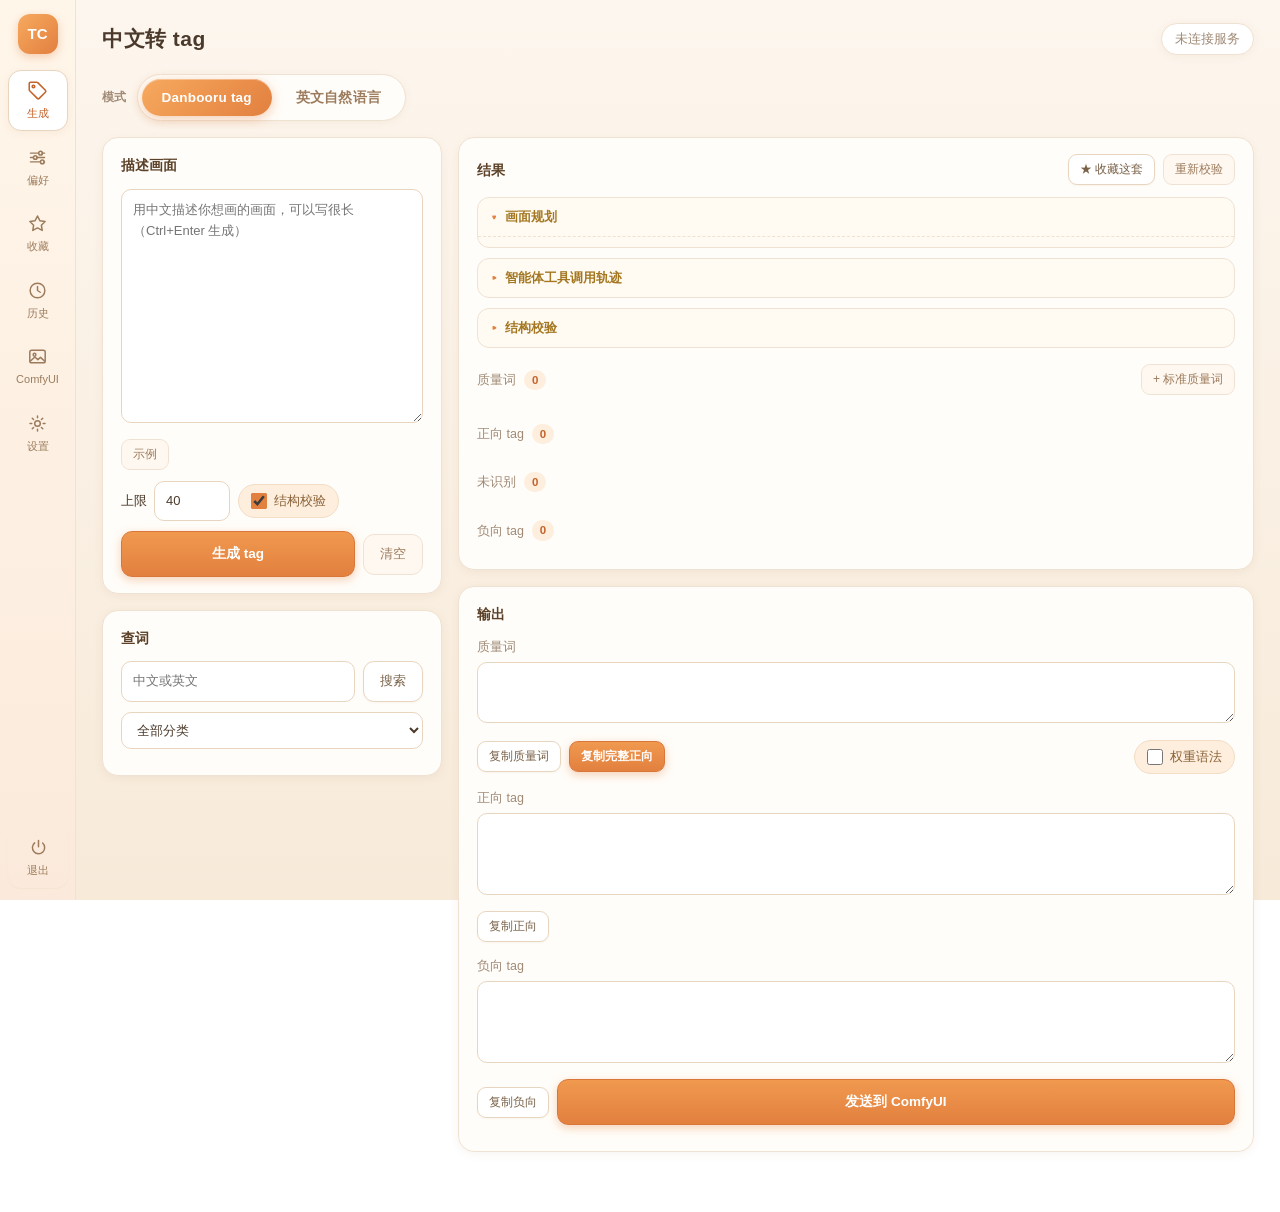
==== commit dc291835: "refactor: 拆出 gen_service / frame / scoring / fallback / ordering / prompts / mapping / tools - 业务从 s" ====
--- a/index.html
+++ b/index.html
@@ -34,8 +34,8 @@
             <label class="inline">上限
               <input id="maxTags" type="number" min="10" max="80" value="40">
             </label>
-            <label class="inline check" title="让模型自己决定查词表，并自我评审重写">
-              <input id="useAgent" type="checkbox" checked> Agent 模式
+            <label class="inline check">
+              <input id="useAgent" type="checkbox" checked> 结构校验
             </label>
           </div>
           <div class="row">
@@ -87,7 +87,7 @@
           </details>
 
           <details id="reviewBox" class="fold">
-            <summary id="reviewSum">自省评审</summary>
+            <summary id="reviewSum">结构校验</summary>
             <div id="review" class="fold-body"></div>
           </details>
 
@@ -118,15 +118,10 @@
           </div>
 
           <div class="group">
-            <div class="group-title">
-              负向 tag <span id="negCount" class="count">0</span>
-              <span id="negRemoved" class="group-note"></span>
-              <span class="spacer"></span>
-              <button id="btnNegBase" class="small ghost">+ 基础负向</button>
-              <button id="btnNegAnatomy" class="small ghost">+ 防崩负向</button>
-            </div>
-            <div id="negTags" class="tags"></div>
+            <div class="group-title">负向 tag <span id="negCount" class="count">0</span></div>
+            <div id="negTags" class="unk-list"></div>
           </div>
+
         </div>
 
         <div class="card">
@@ -153,8 +148,7 @@
             <button id="btnSendComfy" class="primary wide">发送到 ComfyUI</button>
           </div>
           <div class="row">
-            <a href="/comfy.html" class="page-sub">还没配 ComfyUI？去 ComfyUI 页粘贴工作流 →</a>
-          </div>
+              </div>
         </div>
       </div>
     </div>
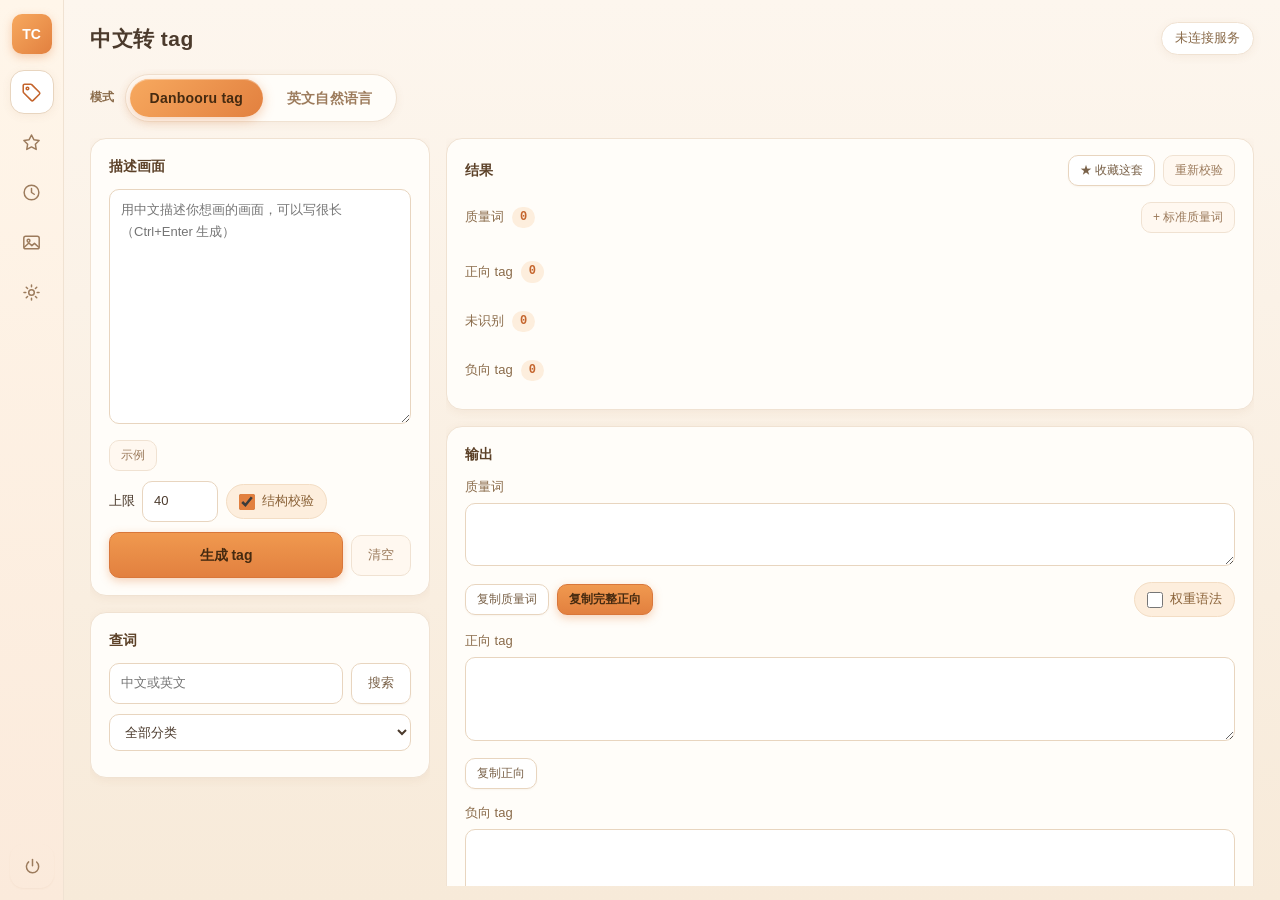
==== commit 43375bd4: "feat: 界面重做与前端拆分（对比度 / 缩放 / 动效 / Krea 译中文） - common.js 拆出 store.js / ui_fx.js / gen_page.js，加载顺序固定为  " ====
--- a/index.html
+++ b/index.html
@@ -10,7 +10,7 @@
 <div class="shell">
   <div id="sidebar"></div>
 
-  <div class="main">
+  <div class="main main-split">
     <div class="page-head">
       <h1 class="page-title">中文转 tag</h1>
       <span class="head-right">
@@ -145,7 +145,7 @@
           <textarea id="outNeg" rows="3" class="mono"></textarea>
           <div class="row">
             <button id="btnCopyNeg" class="small">复制负向</button>
-            <button id="btnSendComfy" class="primary wide">发送到 ComfyUI</button>
+            <button id="btnSendComfy" class="primary small">发送到 ComfyUI</button>
           </div>
           <div class="row">
               </div>
@@ -155,7 +155,10 @@
   </div>
 </div>
 
+<script src="store.js"></script>
+<script src="ui_fx.js"></script>
 <script src="common.js"></script>
+<script src="gen_page.js"></script>
 <script src="app.js"></script>
 </body>
 </html>
--- a/style.css
+++ b/style.css
@@ -7,63 +7,119 @@
   --line:#f0e2d2;
   --line2:#e8d5bf;
   --text:#4b3a2c;
-  --dim:#a08a76;
+  --dim:#8a6b4a;               /* 4.58:1 on bg，原 #a08a76 只有 3.07 */
   --accent:#e2803f;
   --accent2:#c4642c;
   --accent-soft:#fdeedd;
   --ok:#7ba05b;
   --bad:#c4554c;
+  --ui-scale:1;                 /* 90/100/110%，设置页可改 */
   --shadow:0 2px 10px rgba(150,100,50,.07);
+
+  /* 动效令牌：四档时长 + 四条曲线。各处动画只引用变量，不再各写各的毫秒数。 */
+  --t-fast:60ms;    /* 按下、波纹 */
+  --t-snap:120ms;   /* 分段按钮、小颜色变化 */
+  --t-base:200ms;   /* 悬停、折叠、菜单 */
+  --t-sheet:300ms;  /* 面板、新出现的块 */
+  --e-swift:cubic-bezier(.16,1,.3,1);
+  --e-expand:cubic-bezier(.19,1,.22,1);   /* 高度展开：先快后缓，不越界 */
+  --e-enter:cubic-bezier(.22,1,.36,1);
+  --e-back:cubic-bezier(.34,1.56,.64,1);  /* 回弹：按压抬起、滑块 */
+
+  /* 字体令牌：中文回退链 + 等宽（tag / 数字 / 代码） */
+  --font-ui:-apple-system,BlinkMacSystemFont,"Segoe UI","PingFang SC","Microsoft YaHei","Noto Sans SC",sans-serif;
+  --font-mono:ui-monospace,SFMono-Regular,Consolas,"Cascadia Mono","Courier New",monospace;
+
+  /* C9：从硬编码色收进来的调色板（按角色编号，自动量化） */
+  --bg-1:#ffffff;
+  --bg-2:#f7a95f;
+  --bg-3:#fffcf7;
+  --bg-4:#fdeceb;
+  --bg-5:#fdf2f1;
+  --bg-6:#fff3e2;
+  --bg-7:#fffaf2;
+  --bg-8:#eef5e6;
+  --ink-1:#a3761f;
+  --ink-2:#3a2410;
+  --ink-3:#9c7b5c;
+  --ink-4:#7d6753;
+  --ink-5:#8a6a4a;
+  --ink-6:#5d4530;
+  --ink-7:#6b5644;
+  --ink-8:#8a6d3b;
+  --line-1:#dbe8cc;
+  --line-2:#f0dcc0;
 }
 
 *{box-sizing:border-box}
 html,body{margin:0;padding:0}
 body{
+  zoom:var(--ui-scale,1);
   background:linear-gradient(180deg,var(--bg) 0%,var(--bg2) 100%) fixed;
   color:var(--text);
-  font:14px/1.6 -apple-system,BlinkMacSystemFont,"Segoe UI","PingFang SC","Microsoft YaHei",sans-serif;
+  font-family:var(--font-ui);
+  font-size:14px;line-height:1.6;
+  /* 数字等宽：分数 / 耗时 / 计数上下对齐，不再左右跳 */
+  font-variant-numeric:tabular-nums;
 }
 
 /* ---------------- 框架 ---------------- */
-.shell{display:flex;min-height:100vh}
+.shell{display:flex;min-height:calc(100vh / var(--ui-scale,1))}
 .main{flex:1;min-width:0;padding:22px 26px 60px}
 .page-head{display:flex;align-items:center;gap:12px;margin-bottom:18px}
 .page-title{margin:0;font-size:21px;font-weight:700;letter-spacing:.5px}
 .head-right{margin-left:auto;display:flex;align-items:center;gap:10px}
 .pill{
-  background:#fff;border:1px solid var(--line);border-radius:999px;
-  padding:5px 13px;font-size:12.5px;color:var(--dim);box-shadow:var(--shadow)
-}
-.page-sub{font-size:12.5px;color:var(--dim);text-decoration:none}
+  background:var(--bg-1);border:1px solid var(--line);border-radius:999px;
+  padding:5px 13px;font-size:13px;color:var(--dim);box-shadow:var(--shadow)
+}
+.page-sub{font-size:13px;color:var(--dim);text-decoration:none}
 a.page-sub:hover{color:var(--accent)}
 
 /* ---------------- 侧边栏 ---------------- */
 .sidebar{
-  width:76px;flex:0 0 76px;background:linear-gradient(180deg,#fff6ea,#fbeadb);
+  width:64px;flex:0 0 64px;background:linear-gradient(180deg,#fff6ea,#fbeadb);
   border-right:1px solid var(--line);display:flex;flex-direction:column;
-  align-items:center;padding:14px 0 12px;gap:6px;position:sticky;top:0;height:100vh
+  align-items:center;padding:14px 0 12px;gap:6px;position:sticky;top:0;height:calc(100vh / var(--ui-scale,1))
 }
 .logo{
-  width:40px;height:40px;border-radius:12px;margin-bottom:10px;
-  background:linear-gradient(135deg,#f7a95f,#e2803f);color:#fff;
-  display:flex;align-items:center;justify-content:center;font-weight:700;font-size:15px;
+  width:40px;height:40px;border-radius:10px;margin-bottom:10px;
+  background:linear-gradient(135deg,#f7a95f,var(--accent));color:#fff;
+  display:flex;align-items:center;justify-content:center;font-weight:700;font-size:14px;
   box-shadow:0 3px 10px rgba(226,128,63,.35)
 }
 .nav{
-  width:60px;padding:9px 0 7px;border-radius:13px;border:1px solid transparent;background:transparent;
-  color:#9c7b5c;display:flex;flex-direction:column;align-items:center;gap:4px;
-  font-size:11px;cursor:pointer;text-decoration:none;transition:.15s
-}
+  width:44px;height:44px;padding:0;border-radius:14px;border:1px solid transparent;background:transparent;
+  color:var(--ink-3);display:flex;align-items:center;justify-content:center;
+  font-size:11px;cursor:pointer;text-decoration:none;transition:var(--t-snap)
+}
+/* 侧栏只留图标；文字保留在 DOM 里给 title 悬停和无障碍读屏用 */
+.nav span{display:none}
 .nav svg{width:21px;height:21px;fill:none;stroke:currentColor;stroke-width:1.7;
   stroke-linecap:round;stroke-linejoin:round}
 .nav:hover{background:#fff3e5;color:var(--accent2)}
 .nav svg{transition:transform .22s cubic-bezier(.2,.8,.3,1)}
 .nav:hover svg{transform:translateY(-1px) scale(1.07)}
 .nav.active svg{transform:scale(1.05)}
-.nav.active{background:#fff;color:var(--accent2);border-color:var(--line2);box-shadow:var(--shadow)}
-.nav.danger:hover{background:#fdeceb;color:var(--bad)}
+.nav.active{background:var(--bg-1);color:var(--accent2);border-color:var(--line2);box-shadow:var(--shadow)}
+.nav.danger:hover{background:var(--bg-4);color:var(--bad)}
 .sidebar .spacer{flex:1}
 
+/* ---------------- 生成页：左右两栏各自滚动 ----------------
+   以前两栏一起把页面撑长，结果栏一长，左边的描述框就跟着滚出屏幕。
+   现在整页高度锁在视口内：左栏（描述 / 查词）原地不动，只有右栏（结果 / 输出）滚。 */
+.main-split{
+  height:calc(100vh / var(--ui-scale,1));overflow:hidden;
+  display:flex;flex-direction:column;padding-bottom:14px
+}
+.main-split .layout{flex:1;min-height:0;align-items:stretch}
+.main-split .col{min-height:0;overflow-y:auto;overscroll-behavior:contain}
+.main-split .col:first-child{overflow-y:auto}
+@media (max-width:1080px){
+  /* 窄屏只剩一栏：退回整页滚动，别把内容锁死在半屏里 */
+  .main-split{height:auto;overflow:visible;display:block}
+  .main-split .col{overflow:visible}
+}
 /* ---------------- 布局：左窄右宽，内容长了也不会一边空一边挤 ---------------- */
 .layout{display:grid;grid-template-columns:minmax(280px,340px) minmax(0,1fr);gap:16px;align-items:start}
 @media (max-width:1080px){.layout{grid-template-columns:minmax(0,1fr)}}
@@ -83,21 +139,22 @@
 .card-title .spacer{flex:1}
 .count{
   background:var(--accent-soft);color:var(--accent2);border-radius:999px;
-  padding:1px 8px;font-size:11.5px;font-weight:600
+  padding:1px 8px;font-size:12px;font-weight:600
 }
 .card-title button{font-weight:500}
 
 /* ---------------- 表单 ---------------- */
-label{display:block;font-size:12.5px;color:var(--dim);margin-bottom:5px}
+label{display:block;font-size:13px;color:var(--dim);margin-bottom:5px}
 input,select,textarea{
   width:100%;padding:9px 11px;border:1px solid var(--line2);border-radius:10px;
-  background:#fff;color:var(--text);font:inherit;font-size:13px;outline:none;transition:.15s
+  background:var(--bg-1);color:var(--text);font:inherit;font-size:13px;outline:none;
+  transition:border-color var(--t-snap) ease,box-shadow var(--t-snap) ease
 }
 input:focus,select:focus,textarea:focus{
   border-color:var(--accent);box-shadow:0 0 0 3px rgba(226,128,63,.14)
 }
 textarea{resize:vertical;line-height:1.65}
-.mono{font-family:Consolas,"Courier New",monospace;font-size:12.5px}
+.mono{font-family:Consolas,"Courier New",monospace;font-size:13px}
 .field{margin-bottom:12px}
 .grid2{display:grid;grid-template-columns:1fr 1fr;gap:12px}
 @media (max-width:640px){.grid2{grid-template-columns:1fr}}
@@ -108,31 +165,33 @@
   width:16px;height:16px;min-width:16px;padding:0;margin:0;flex:0 0 16px;
   accent-color:var(--accent);cursor:pointer;border-radius:4px
 }
-label.inline{display:inline-flex;align-items:center;gap:7px;margin:0;font-size:12.5px;color:var(--text);white-space:nowrap}
+label.inline{display:inline-flex;align-items:center;gap:7px;margin:0;font-size:13px;color:var(--text);white-space:nowrap}
 /* 数字框在行内标签里不要被 100% 宽撑爆（否则「上限」会竖着断行） */
 label.inline input[type=number]{width:76px;flex:0 0 76px}
 label.check{
   display:inline-flex;align-items:center;gap:7px;padding:6px 12px;margin:0;cursor:pointer;
   background:var(--accent-soft);border:1px solid #f3ddc4;border-radius:999px;
-  font-size:12.5px;color:#8a6238;transition:.15s
+  font-size:13px;color:#8a6238;transition:var(--t-snap)
 }
 label.check:hover{border-color:var(--accent);background:#fde5cd}
 
 /* ---------------- 按钮：更醒目 ---------------- */
 button{
-  padding:9px 16px;border:1px solid var(--line2);border-radius:11px;background:#fff;
+  padding:9px 16px;border:1px solid var(--line2);border-radius:10px;background:var(--bg-1);
   color:#7a6249;font:inherit;font-size:13px;cursor:pointer;
   position:relative;overflow:hidden;will-change:transform;
-  transition:transform .18s cubic-bezier(.2,.8,.3,1),box-shadow .18s ease,
-             background .18s ease,border-color .18s ease,color .18s ease;
+  transition:transform var(--t-snap) var(--e-back),box-shadow var(--t-base) ease,
+             background var(--t-base) ease,border-color var(--t-base) ease,color var(--t-base) ease;
   box-shadow:0 1px 2px rgba(150,100,50,.06)
 }
 button:hover{border-color:var(--accent);color:var(--accent2);transform:translateY(-1px)}
-button:active{transform:translateY(1px) scale(.985);box-shadow:0 1px 2px rgba(150,100,50,.06)}
+/* 按压：缩到 .975，抬起时走 --e-back 带一点过冲回弹 */
+button:active{transform:translateY(1px) scale(.975);box-shadow:0 1px 2px rgba(150,100,50,.06);
+  transition-duration:var(--t-fast)}
 button:focus-visible{outline:none;box-shadow:0 0 0 3px rgba(226,128,63,.25),0 1px 2px rgba(150,100,50,.06)}
 button:disabled{opacity:.55;cursor:default;transform:none}
 button.primary{
-  background:linear-gradient(180deg,#f0994f,#e2803f);border-color:#d9773a;color:#fff;font-weight:600;
+  background:linear-gradient(180deg,#f0994f,#e2803f);border-color:#d9773a;color:#452a10;font-weight:600;
   box-shadow:0 3px 10px rgba(226,128,63,.35)
 }
 /* 主按钮悬浮时一道柔光扫过（纯装饰，不挡点击） */
@@ -142,21 +201,21 @@
   transform:translateX(-130%);transition:transform .6s ease
 }
 button.primary:hover::after{transform:translateX(130%)}
-button.primary:hover{background:linear-gradient(180deg,#f5a763,#e78a4a);color:#fff;
+button.primary:hover{background:linear-gradient(180deg,#f5a763,#e78a4a);color:#452a10;
   box-shadow:0 6px 16px rgba(226,128,63,.45);transform:translateY(-2px)}
-button.primary:active{transform:translateY(1px) scale(.985)}
+button.primary:active{transform:translateY(1px) scale(.975)}
 /* 生成中：主按钮轻轻呼吸，表示"还在跑" */
 button.primary:disabled{animation:busyPulse 1.5s ease-in-out infinite}
 @keyframes busyPulse{
   0%,100%{box-shadow:0 3px 10px rgba(226,128,63,.3)}
   50%{box-shadow:0 3px 18px rgba(226,128,63,.6)}
 }
-button.ghost{background:#fff8f0;border-color:var(--line);color:#9c7b5c;box-shadow:none}
-button.ghost:hover{background:#fff;color:var(--accent2)}
+button.ghost{background:#fff8f0;border-color:var(--line);color:var(--ink-3);box-shadow:none}
+button.ghost:hover{background:var(--bg-1);color:var(--accent2)}
 button.ghost.danger{color:#b9706a}
-button.ghost.danger:hover{border-color:#e6b3ae;background:#fdf2f1;color:var(--bad)}
-button.small{padding:5px 11px;font-size:12px;border-radius:9px}
-button.wide{flex:1;min-width:120px;padding:11px 18px;font-size:13.5px}
+button.ghost.danger:hover{border-color:#e6b3ae;background:var(--bg-5);color:var(--bad)}
+button.small{padding:5px 11px;font-size:12px;border-radius:10px}
+button.wide{flex:1;min-width:120px;padding:11px 18px;font-size:14px}
 
 /* 点击波纹（common.js 动态插入 .ripple 后自动移除） */
 .ripple{
@@ -173,20 +232,38 @@
 .model-switch{margin-bottom:16px}
 .mswitch-row{display:flex;align-items:center;gap:10px;flex-wrap:wrap}
 .mswitch-cap{font-size:12px;font-weight:600;color:var(--dim);letter-spacing:.3px}
+/* 分段切换器：滑块自己是一层（.mswitch-thumb），active 的底色交给它，
+   切换时滑块平移过去，而不是底色硬跳。 */
 .mswitch{
   display:inline-flex;gap:4px;padding:4px;border:1px solid var(--line);
-  border-radius:999px;background:var(--panel);box-shadow:var(--shadow)
-}
+  border-radius:999px;background:var(--panel);box-shadow:var(--shadow);position:relative
+}
+.mswitch-thumb{
+  position:absolute;top:4px;left:0;height:calc(100% - 8px);width:0;border-radius:999px;
+  background:linear-gradient(135deg,var(--bg-2),var(--accent));
+  box-shadow:0 3px 12px rgba(226,128,63,.38);
+  pointer-events:none;z-index:0;
+  transform:translateX(0);
+  transition:transform var(--t-base) var(--e-back),width var(--t-base) var(--e-back)
+}
+/* 首次落位 / 跨页起点：不要动画，否则会从 0 滑过来 */
+.mswitch-thumb.no-anim{transition:none}
 .mswitch-item{
   display:flex;align-items:center;justify-content:center;
   padding:8px 20px;border-radius:999px;text-decoration:none;
-  color:#9c7b5c;transition:background .22s ease,color .22s ease,transform .22s ease,
-             box-shadow .22s ease;position:relative;overflow:hidden
-}
-.mswitch-item .mswitch-name{font-size:13.5px;font-weight:700;letter-spacing:.2px}
+  color:var(--ink-3);transition:background var(--t-base) ease,color var(--t-base) ease,
+             transform var(--t-snap) var(--e-back),box-shadow var(--t-base) ease;
+  position:relative;overflow:hidden;z-index:1
+}
+/* JS 量好位置、把滑块摆正之后才接管底色；量不到（无布局/降级）就保留旧的高亮 */
+.mswitch.thumb-ready .mswitch-item.active,
+.mswitch.thumb-ready .mswitch-item.active:hover{
+  background:transparent;box-shadow:none
+}
+.mswitch-item .mswitch-name{font-size:14px;font-weight:700;letter-spacing:.2px}
 .mswitch-item:hover{background:#fff4e5;color:var(--accent2);transform:translateY(-1px)}
 .mswitch-item.active{
-  background:linear-gradient(135deg,#f7a95f,#e2803f);color:#fff;
+  background:linear-gradient(135deg,#f7a95f,#e2803f);color:#452a10;
   box-shadow:0 3px 12px rgba(226,128,63,.38)
 }
 .mswitch-item.active::after{
@@ -201,60 +278,63 @@
 .prompt-count{font-size:12px;color:var(--dim)}
 .prompt-count b{color:var(--accent2)}
 .warn-line{
-  background:#fff3e2;border:1px solid #f0d8b8;color:#a3761f;border-radius:10px;
-  padding:7px 11px;font-size:12.5px;margin-bottom:10px;display:none
+  background:var(--bg-6);border:1px solid #f0d8b8;color:var(--ink-1);border-radius:10px;
+  padding:7px 11px;font-size:13px;margin-bottom:10px;display:none
 }
 .warn-line.show{display:block}
 
 /* ---------------- 结果分组 ---------------- */
 .group{margin-top:16px}
-.group-title{display:flex;align-items:center;gap:8px;font-size:12.5px;color:var(--dim);margin-bottom:8px}
+.group-title{display:flex;align-items:center;gap:8px;font-size:13px;color:var(--dim);margin-bottom:8px}
 .group-title .spacer{flex:1}
 /* 组标题旁的一行小提示（例：已移除 N 个无效负向） */
-.group-note{font-size:11.5px;color:#b07a2a;background:#fff3e2;border-radius:999px;padding:1px 8px}
+.group-note{font-size:12px;color:#b07a2a;background:var(--bg-6);border-radius:999px;padding:1px 8px}
 .group-note:empty{display:none}
 .tags{display:flex;flex-wrap:wrap;gap:6px;max-height:222px;overflow-y:auto;padding:2px}
 .tag{
   display:inline-flex;align-items:center;gap:6px;max-width:100%;
   background:#fff8ef;border:1px solid var(--line);border-radius:999px;
-  padding:5px 6px 5px 12px;font-size:12.5px;cursor:pointer;user-select:none;transition:.12s
-}
-.tag:hover{border-color:var(--accent);background:#fff}
-.tag .t{font-family:Consolas,monospace;color:#5d4530}
-.tag .cn{color:#b39a83;font-size:11.5px}
+  padding:5px 6px 5px 12px;font-size:13px;cursor:pointer;user-select:none;transition:var(--t-snap)
+}
+.tag:hover{border-color:var(--accent);background:var(--bg-1)}
+.tag .t{font-family:Consolas,monospace;color:var(--ink-6)}
+.tag .cn{color:var(--dim);font-size:12px}
 .tag .w{background:var(--accent-soft);color:var(--accent2);border-radius:999px;padding:0 6px;font-size:11px}
 .tag .x{color:#c9b39c;padding:0 5px;font-size:14px;line-height:1}
 .tag .x:hover{color:var(--bad)}
+/* 分类底色：这是**结果栏**，颜色只做很轻的区分，不能像报错。
+   角色(4)原来是粉红（#fdf1ee），看起来像「未识别」，实际是正常 tag —— 收成中性。
+   分类名放在 title 里（app.js 的 chip()），需要强调时手动看提示即可。 */
 .tag.cat1{background:#fff4e8;border-color:#f2d9bd}
-.tag.cat3{background:#fdf6e6;border-color:#f0e2bd}
-.tag.cat4{background:#fdf1ee;border-color:#f2d6cd}
+.tag.cat3{background:#fdf8ec;border-color:#efe4cc}
+.tag.cat4{background:#fdf8f0;border-color:#ecdcc8}
 .tag.cat5{background:#fdf7ec;border-color:#eeddc0}
 .tag.dragging{opacity:.4}
 
 /* 未识别：小红框 */
 .unk-list{display:flex;flex-wrap:wrap;gap:6px;max-height:126px;overflow-y:auto;padding:2px}
 .unk{
-  background:#fdeceb;border:1px solid #eec4c0;color:#b4554d;border-radius:9px;
+  background:var(--bg-4);border:1px solid #eec4c0;color:#b4554d;border-radius:10px;
   padding:4px 9px;font-size:12px;font-family:Consolas,monospace;cursor:pointer
 }
 .unk:hover{background:#fbdcd9}
 
 /* 候选补充：白名单外、但词表里确实存在的新词，点一下就进正向 */
 .cand{
-  background:#eef7ee;border:1px solid #c9e2c9;color:#3f7a45;border-radius:9px;
+  background:#eef7ee;border:1px solid #c9e2c9;color:#3f7a45;border-radius:10px;
   padding:4px 9px;font-size:12px;font-family:Consolas,monospace;cursor:pointer
 }
 .cand:hover{background:#dff0df}
 
 /* 候选气泡 */
 .pop{
-  position:fixed;z-index:50;background:#fff;border:1px solid var(--line2);border-radius:13px;
+  position:fixed;z-index:50;background:var(--bg-1);border:1px solid var(--line2);border-radius:14px;
   box-shadow:0 10px 26px rgba(140,90,40,.18);padding:8px;min-width:190px;max-width:320px
 }
 .pop-head{font-size:12px;color:var(--dim);padding:5px 8px}
 .pop button{
   display:block;width:100%;text-align:left;border:none;background:transparent;box-shadow:none;
-  padding:7px 9px;font-size:12.5px;border-radius:8px;color:var(--text)
+  padding:7px 9px;font-size:13px;border-radius:10px;color:var(--text)
 }
 .pop button:hover{background:var(--accent-soft);color:var(--accent2);transform:none}
 .pop button.del{color:var(--bad)}
@@ -263,49 +343,74 @@
 
 /* ---------------- 折叠面板 ---------------- */
 .fold{
-  border:1px solid var(--line);border-radius:12px;background:#fffaf2;
+  border:1px solid var(--line);border-radius:10px;background:var(--bg-7);
   margin-bottom:10px;overflow:hidden
 }
 .fold>summary{
-  cursor:pointer;padding:9px 13px;font-size:12.5px;font-weight:600;color:#a3761f;
+  cursor:pointer;padding:9px 13px;font-size:13px;font-weight:600;color:var(--ink-1);
   list-style:none;display:flex;align-items:center;gap:8px
 }
 .fold>summary::-webkit-details-marker{display:none}
-.fold>summary::before{content:'▸';display:inline-block;transition:.15s;color:var(--accent)}
+.fold>summary::before{content:'▸';display:inline-block;transition:transform var(--t-snap) var(--e-swift);color:var(--accent)}
 .fold[open]>summary::before{transform:rotate(90deg)}
 .fold-body{padding:0 13px 10px;border-top:1px dashed var(--line)}
 
+/* 折叠动效的进行时状态（common.js 的 animateFold 加/删这个类）。
+   只过渡高度与不透明度；contain 让重排只发生在这块，生成中不带着整页一起抖。 */
+.fold-anim{
+  overflow:hidden !important;
+  contain:layout paint;
+  /* 只过渡「可见高度」。padding-bottom 与上边框也要一起收到 0：border-box 下只把
+     height 设 0 时，这两样会把盒子顶在 11px，收不干净、最后还会跳一下。
+     不透明度不参与——文字要静止，只是被裁掉。 */
+  transition:height var(--t-base) var(--e-expand),
+             padding-bottom var(--t-base) var(--e-expand),
+             border-top-width var(--t-base) var(--e-expand)
+}
+/* 折叠标题连点不该选中文字 */
+.fold>summary,.fbox>summary{user-select:none;-webkit-user-select:none;cursor:pointer}
+/* 收起动画期间 details 还是 open 的，箭头要提前转回水平，别等动画结束才弹回去 */
+.fold[data-closing='1']>summary::before,
+.fbox[data-closing='1']>summary::before{transform:none}
+
 .step{
   display:flex;gap:8px;align-items:baseline;flex-wrap:wrap;
-  font-size:12.5px;color:#6b5644;padding:6px 0;border-top:1px dashed #f1e5d4
+  font-size:13px;color:var(--ink-7);padding:6px 0;border-top:1px dashed #f1e5d4
 }
 .step:first-child{border-top:none}
 .step .rnd{
   flex:0 0 18px;height:18px;line-height:18px;text-align:center;border-radius:50%;
   background:var(--accent-soft);color:var(--accent2);font-size:11px
 }
-.step .tool{font-family:Consolas,monospace;color:#a3761f;font-weight:600}
-.step .sum{color:#9c8672}
+.step .tool{font-family:Consolas,monospace;color:var(--ink-1);font-weight:600}
+.step .sum{color:var(--dim)}
 .step .pick{
-  background:#eef5e6;color:#5c7f3f;border:1px solid #dbe8cc;border-radius:999px;
+  background:var(--bg-8);color:#5c7f3f;border:1px solid var(--line-1);border-radius:999px;
   padding:0 7px;font-size:11px;line-height:1.6;font-weight:600
 }
-.step .prob{flex:1 0 100%;color:#8a6d3b;padding-left:26px}
-.step .dims{flex:1 0 100%;color:#9a8a76;font-size:11.5px;padding-left:26px;letter-spacing:.02em}
+/* 采纳门槛（覆盖/有效/排序 三项 5/5）的达标标记：分数一样时靠它区分 */
+.step .gate{
+  border-radius:999px;padding:0 7px;font-size:11px;line-height:1.6;font-weight:600;
+  border:1px solid transparent
+}
+.step .gate.ok{background:var(--bg-8);color:#4f7a38;border-color:var(--line-1)}
+.step .gate.no{background:var(--bg-5);color:#a8554d;border-color:#f0d6d3}
+.step .prob{flex:1 0 100%;color:var(--ink-8);padding-left:26px}
+.step .dims{flex:1 0 100%;color:#9a8a76;font-size:12px;padding-left:26px;letter-spacing:.02em}
 .step.warn{color:var(--bad)}
 .step.warn .tool{color:var(--bad)}
 
 /* ---------------- 智能体实时进度 ---------------- */
 .progress{
-  display:none;margin-bottom:12px;border:1px solid #f0dcc0;border-radius:12px;
+  display:none;margin-bottom:12px;border:1px solid var(--line-2);border-radius:10px;
   background:#fffbf3;padding:10px 13px
 }
 .progress.show{display:block}
 .progress-head{
-  font-size:12.5px;font-weight:600;color:#a3761f;margin-bottom:6px;
+  font-size:13px;font-weight:600;color:var(--ink-1);margin-bottom:6px;
   display:flex;align-items:center;gap:7px
 }
-.pstep{font-size:12.5px;color:#7d6753;padding:3px 0 3px 18px;position:relative}
+.pstep{font-size:13px;color:var(--ink-4);padding:3px 0 3px 18px;position:relative}
 .pstep::before{
   content:'';position:absolute;left:4px;top:11px;width:6px;height:6px;border-radius:50%;
   background:#e0cdb2
@@ -313,7 +418,7 @@
 .pstep.now{color:var(--accent2);font-weight:600}
 .pstep.now::before{background:var(--accent);box-shadow:0 0 0 3px rgba(226,128,63,.18)}
 .spin{
-  width:12px;height:12px;border-radius:50%;border:2px solid #f0dcc0;
+  width:12px;height:12px;border-radius:50%;border:2px solid var(--line-2);
   border-top-color:var(--accent);display:inline-block;animation:spin .8s linear infinite
 }
 @keyframes spin{to{transform:rotate(360deg)}}
@@ -322,7 +427,7 @@
 .pbar{height:10px;border-radius:999px;background:#f3e6d4;overflow:hidden;margin-top:2px}
 .pbar-fill{
   height:100%;border-radius:999px;position:relative;overflow:hidden;
-  background:linear-gradient(90deg,#f4b878,#e2803f);
+  background:linear-gradient(90deg,#f4b878,var(--accent));
   transition:width .5s cubic-bezier(.3,.8,.4,1)
 }
 .pbar-fill::after{
@@ -330,26 +435,26 @@
   background:linear-gradient(90deg,transparent,rgba(255,255,255,.5),transparent);
   animation:sweep 1.3s linear infinite
 }
-.pbar.done .pbar-fill{background:linear-gradient(90deg,#9fc47f,#7ba05b)}
+.pbar.done .pbar-fill{background:linear-gradient(90deg,#9fc47f,var(--ok))}
 .pbar.done .pbar-fill::after{animation:none;opacity:0}
 .pmsg{
-  font-size:12.5px;color:#8a6a4a;margin-top:7px;
+  font-size:13px;color:var(--ink-5);margin-top:7px;
   white-space:nowrap;overflow:hidden;text-overflow:ellipsis
 }
 /* 「上次运行被中断」时的重试行 */
-.retry-row{display:flex;align-items:center;gap:8px;margin-top:8px;font-size:12.5px;color:#8a6a4a}
+.retry-row{display:flex;align-items:center;gap:8px;margin-top:8px;font-size:13px;color:var(--ink-5)}
 .retry-row span{white-space:nowrap;overflow:hidden;text-overflow:ellipsis}
 @keyframes sweep{from{transform:translateX(-100%)}to{transform:translateX(100%)}}
 
 /* ---------------- 统计 / 说明 ---------------- */
 .stats{
-  display:none;background:#fff5e9;border:1px solid var(--line);border-radius:11px;
-  padding:8px 13px;font-size:12.5px;color:#8a6a4a;margin-bottom:12px
+  display:none;background:#fff5e9;border:1px solid var(--line);border-radius:10px;
+  padding:8px 13px;font-size:13px;color:var(--ink-5);margin-bottom:12px
 }
 .stats.show{display:block}
 .notes{
-  display:none;background:#fdf9f0;border-left:3px solid #e8cfa5;border-radius:8px;
-  padding:8px 12px;font-size:12.5px;color:#8a6d3b;margin-bottom:12px;white-space:pre-wrap
+  display:none;background:#fdf9f0;border-left:3px solid #e8cfa5;border-radius:10px;
+  padding:8px 12px;font-size:13px;color:var(--ink-8);margin-bottom:12px;white-space:pre-wrap
 }
 .notes.show{display:block}
 
@@ -358,15 +463,15 @@
 .list.scroll{max-height:300px;overflow-y:auto}
 .item{
   display:flex;align-items:center;gap:8px;padding:7px 10px;border:1px solid var(--line);
-  border-radius:10px;background:#fffcf7;font-size:12.5px;min-width:0
-}
-.item .name{font-family:Consolas,monospace;color:#5d4530;flex:0 1 auto;
+  border-radius:10px;background:var(--bg-3);font-size:13px;min-width:0
+}
+.item .name{font-family:Consolas,monospace;color:var(--ink-6);flex:0 1 auto;
   overflow:hidden;text-overflow:ellipsis;white-space:nowrap}
-.item .cn{color:#b39a83;font-size:11.5px;min-width:0;overflow:hidden;text-overflow:ellipsis;
+.item .cn{color:var(--dim);font-size:12px;min-width:0;overflow:hidden;text-overflow:ellipsis;
   white-space:nowrap}
-.item .meta{margin-left:auto;color:#c2ab95;font-size:11px;flex:0 0 auto}
+.item .meta{margin-left:auto;color:var(--dim);font-size:11px;flex:0 0 auto}
 .item .acts{display:flex;gap:4px;flex:0 0 auto}
-.item:hover{border-color:var(--accent);background:#fff}
+.item:hover{border-color:var(--accent);background:var(--bg-1)}
 .empty{color:var(--dim);font-size:13px;padding:14px 2px}
 
 /* ---------------- 历史 / 收藏 ---------------- */
@@ -377,57 +482,57 @@
   border:1px solid var(--line);border-radius:999px;padding:6px 13px;
   box-shadow:var(--shadow);font-size:12px;color:var(--dim)
 }
-.hstat b{color:var(--text);font-size:12.5px;font-weight:700}
+.hstat b{color:var(--text);font-size:13px;font-weight:700}
 .hcard{
-  border:1px solid var(--line);border-radius:13px;background:#fffcf7;
+  border:1px solid var(--line);border-radius:14px;background:var(--bg-3);
   padding:11px 13px;margin-bottom:10px
 }
 .hcard:hover{border-color:var(--line2)}
 .htop{display:flex;align-items:center;gap:8px;flex-wrap:wrap}
-.htime{font-size:11.5px;color:#c2ab95}
-.ftitle{font-weight:600;font-size:13.5px;color:#6b4a2c}
-.htext{font-size:12.5px;color:#7d6753;margin:7px 0 5px;white-space:pre-wrap;word-break:break-word}
-.htags{font-family:Consolas,monospace;font-size:11.5px;color:var(--dim);
+.htime{font-size:12px;color:var(--dim)}
+.ftitle{font-weight:600;font-size:14px;color:#6b4a2c}
+.htext{font-size:13px;color:var(--ink-4);margin:7px 0 5px;white-space:pre-wrap;word-break:break-word}
+.htags{font-family:Consolas,monospace;font-size:12px;color:var(--dim);
   line-height:1.7;word-break:break-word}
 
 /* ---------------- 列表分页（历史 / 收藏） ---------------- */
 .pager{display:flex;align-items:center;gap:10px;margin-top:14px}
 .pager[hidden]{display:none}
-.pager-info{font-size:12.5px;color:var(--dim)}
+.pager-info{font-size:13px;color:var(--dim)}
 
 /* ---------------- 收藏页：宽屏多列，卡片铺满 ---------------- */
 .fgrid{display:grid;grid-template-columns:repeat(auto-fill,minmax(430px,1fr));gap:12px;margin-top:0}
 @media (max-width:960px){.fgrid{grid-template-columns:1fr}}
 .fcard{
-  border:1px solid var(--line);border-radius:14px;background:#fffcf7;
+  border:1px solid var(--line);border-radius:14px;background:var(--bg-3);
   padding:13px 15px;display:flex;flex-direction:column;gap:9px;min-width:0
 }
-.fcard:hover{border-color:var(--line2);background:#fff}
+.fcard:hover{border-color:var(--line2);background:var(--bg-1)}
 .fhead{display:flex;align-items:center;gap:9px;flex-wrap:wrap;min-width:0}
 .fhead .spacer,.frow .spacer{flex:1}
-.fmeta{font-size:11.5px;color:var(--accent2);background:var(--accent-soft);
+.fmeta{font-size:12px;color:var(--accent2);background:var(--accent-soft);
   border-radius:999px;padding:2px 9px;white-space:nowrap}
 .fmeta-row{display:flex;gap:6px;flex-wrap:wrap}
 
 /* 默认收起：描述与 tag 文本要点开才看得见 */
-.fbox{border:1px solid var(--line);border-radius:11px;background:#fffaf2;overflow:hidden}
+.fbox{border:1px solid var(--line);border-radius:10px;background:var(--bg-7);overflow:hidden}
 .fbox>summary{
-  cursor:pointer;padding:7px 11px;font-size:12.5px;font-weight:600;color:#a3761f;
+  cursor:pointer;padding:7px 11px;font-size:13px;font-weight:600;color:var(--ink-1);
   list-style:none;display:flex;align-items:center;gap:7px
 }
 .fbox>summary::-webkit-details-marker{display:none}
-.fbox>summary::before{content:'▸';display:inline-block;transition:.15s;color:var(--accent)}
+.fbox>summary::before{content:'▸';display:inline-block;transition:transform var(--t-snap) var(--e-swift);color:var(--accent)}
 .fbox[open]>summary::before{transform:rotate(90deg)}
 .fbody{padding:2px 12px 11px;border-top:1px dashed var(--line);
   display:flex;flex-direction:column;gap:2px}
-.flabel{font-size:11.5px;color:var(--dim);margin-top:7px}
-.ftext{font-size:12.5px;color:#7d6753;white-space:pre-wrap;word-break:break-word;line-height:1.6}
-.ftags{font-family:Consolas,monospace;font-size:11.5px;color:#8b7660;
+.flabel{font-size:12px;color:var(--dim);margin-top:7px}
+.ftext{font-size:13px;color:var(--ink-4);white-space:pre-wrap;word-break:break-word;line-height:1.6}
+.ftags{font-family:Consolas,monospace;font-size:12px;color:#8b7660;
   line-height:1.75;word-break:break-word}
 .frow{display:flex;align-items:center;gap:8px;flex-wrap:wrap;margin-top:auto;padding-top:2px}
 
 /* ---------------- 使用步骤 ---------------- */
-.howto{margin:0;padding-left:20px;color:#6b5644;font-size:13px;line-height:1.95}
+.howto{margin:0;padding-left:20px;color:var(--ink-7);font-size:13px;line-height:1.95}
 .howto b{color:var(--accent2)}
 
 /* ---------------- toast ---------------- */
@@ -435,11 +540,44 @@
   position:fixed;left:50%;bottom:34px;transform:translateX(-50%) translateY(12px);
   background:#7a5a3c;color:#fff;padding:10px 20px;border-radius:999px;font-size:13px;
   box-shadow:0 6px 18px rgba(120,80,40,.3);
-  opacity:0;transition:.25s;pointer-events:none;z-index:99;max-width:80vw;text-align:center
+  opacity:0;transition:opacity var(--t-sheet) var(--e-enter),transform var(--t-sheet) var(--e-enter);pointer-events:none;z-index:99;max-width:80vw;text-align:center
 }
 .toast.show{opacity:1;transform:translateX(-50%) translateY(0)}
 .toast.bad{background:var(--bad)}
 
+/* ---------------- 页面切换（同源跨文档 View Transition） ----------------
+   对齐羽毛笔 shell.dart 的 _Page：
+     淡出 / 淡入  AnimatedOpacity  200ms（linear）
+     上滑入场     AnimatedSlide    300ms，Curves.easeOutBack，位移是页高的 2%（约 16px）
+   旧页只淡出、不位移；新页淡入 + 从下方弹上来。
+   不支持的浏览器会整段忽略，页面照常直接切换（无报错）。 */
+@view-transition{navigation:auto}
+::view-transition-old(root){animation:vt-out var(--t-base) linear both}
+::view-transition-new(root){
+  animation:vt-in-fade var(--t-base) linear both,
+            vt-in-rise var(--t-sheet) var(--e-back) both
+}
+@keyframes vt-out{to{opacity:0}}
+@keyframes vt-in-fade{from{opacity:0}to{opacity:1}}
+@keyframes vt-in-rise{from{transform:translateY(2vh)}to{transform:none}}
+
+/* ---------------- Krea 页：中文译文块（只读展示） ---------------- */
+.trans-box{
+  margin-top:10px;border:1px solid var(--line);border-radius:14px;background:var(--bg-7);
+  overflow:hidden
+}
+.trans-box[hidden]{display:none}
+.trans-head{
+  display:flex;align-items:center;gap:8px;padding:7px 12px;
+  font-size:12px;font-weight:600;color:var(--ink-1);
+  border-bottom:1px dashed var(--line)
+}
+.trans-head .spacer{flex:1}
+.trans-out{
+  padding:9px 12px 10px;font-size:13px;line-height:1.75;color:var(--ink-6);
+  white-space:pre-wrap;word-break:break-word
+}
+.trans-out.loading{color:var(--dim);font-style:italic}
 /* ---------------- 动效：系统要求减少动态时全部关掉 ---------------- */
 @media (prefers-reduced-motion: reduce){
   *,*::before,*::after{
@@ -450,7 +588,17 @@
   }
   button:hover,button:active,.mswitch-item:hover,.mswitch-item.active,
   .nav:hover svg,.nav.active svg{transform:none}
+  .mswitch-thumb{transition:none}
+  ::view-transition-old(root),::view-transition-new(root){animation:none}
   button.primary::after{display:none}
   .ripple{display:none}
 }
 
+
+/* ---------------- 字体：等宽一处定义 ---------------- */
+/* tag 名、数字、代码块走同一套等宽；正文走 --font-ui（含中文回退链）。
+   以前 .mono / .tag .t / .step .tool 各写一份 Consolas，缺字时字体不一致。 */
+.mono,.tag .t,.unk,.cand,.item .name,.item .meta,.htags,.ftags,.step .tool,
+.step .rnd,.count,.pager-info,.prompt-count,textarea.mono{
+  font-family:var(--font-mono)
+}
